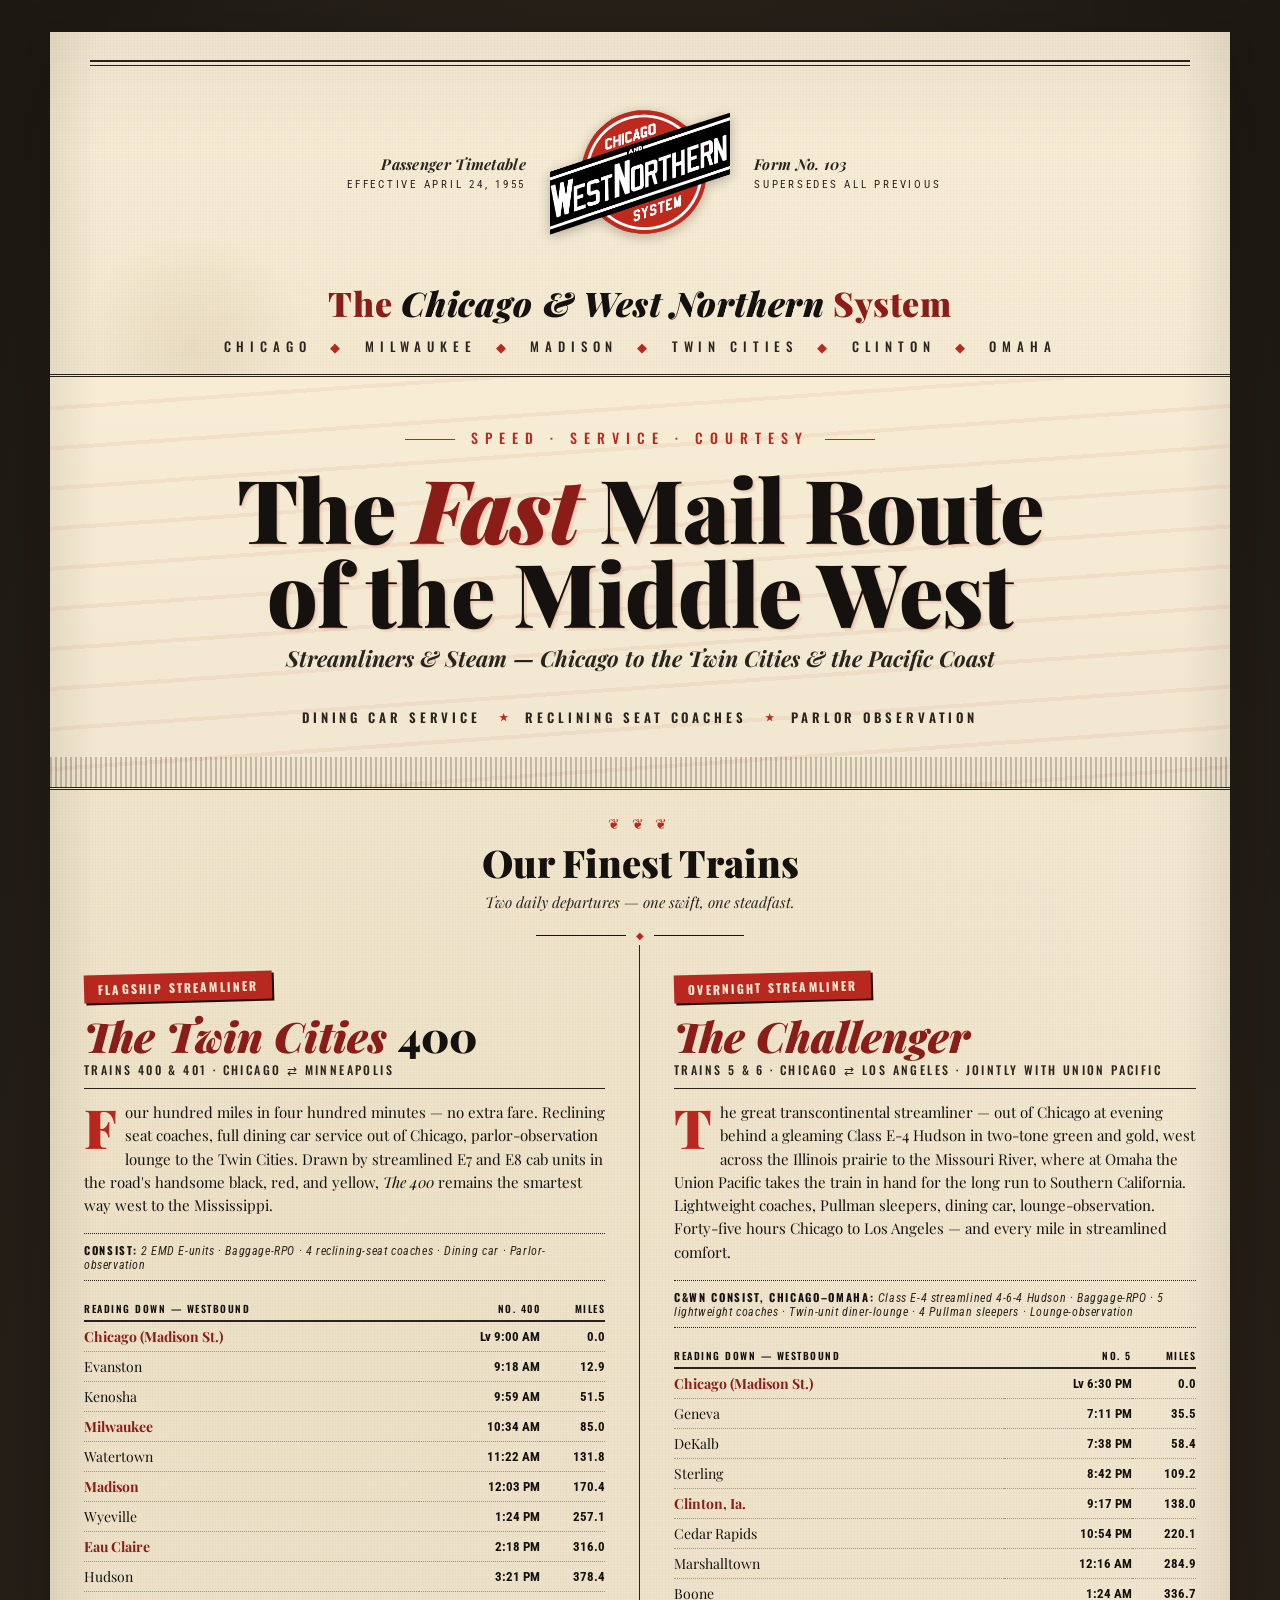
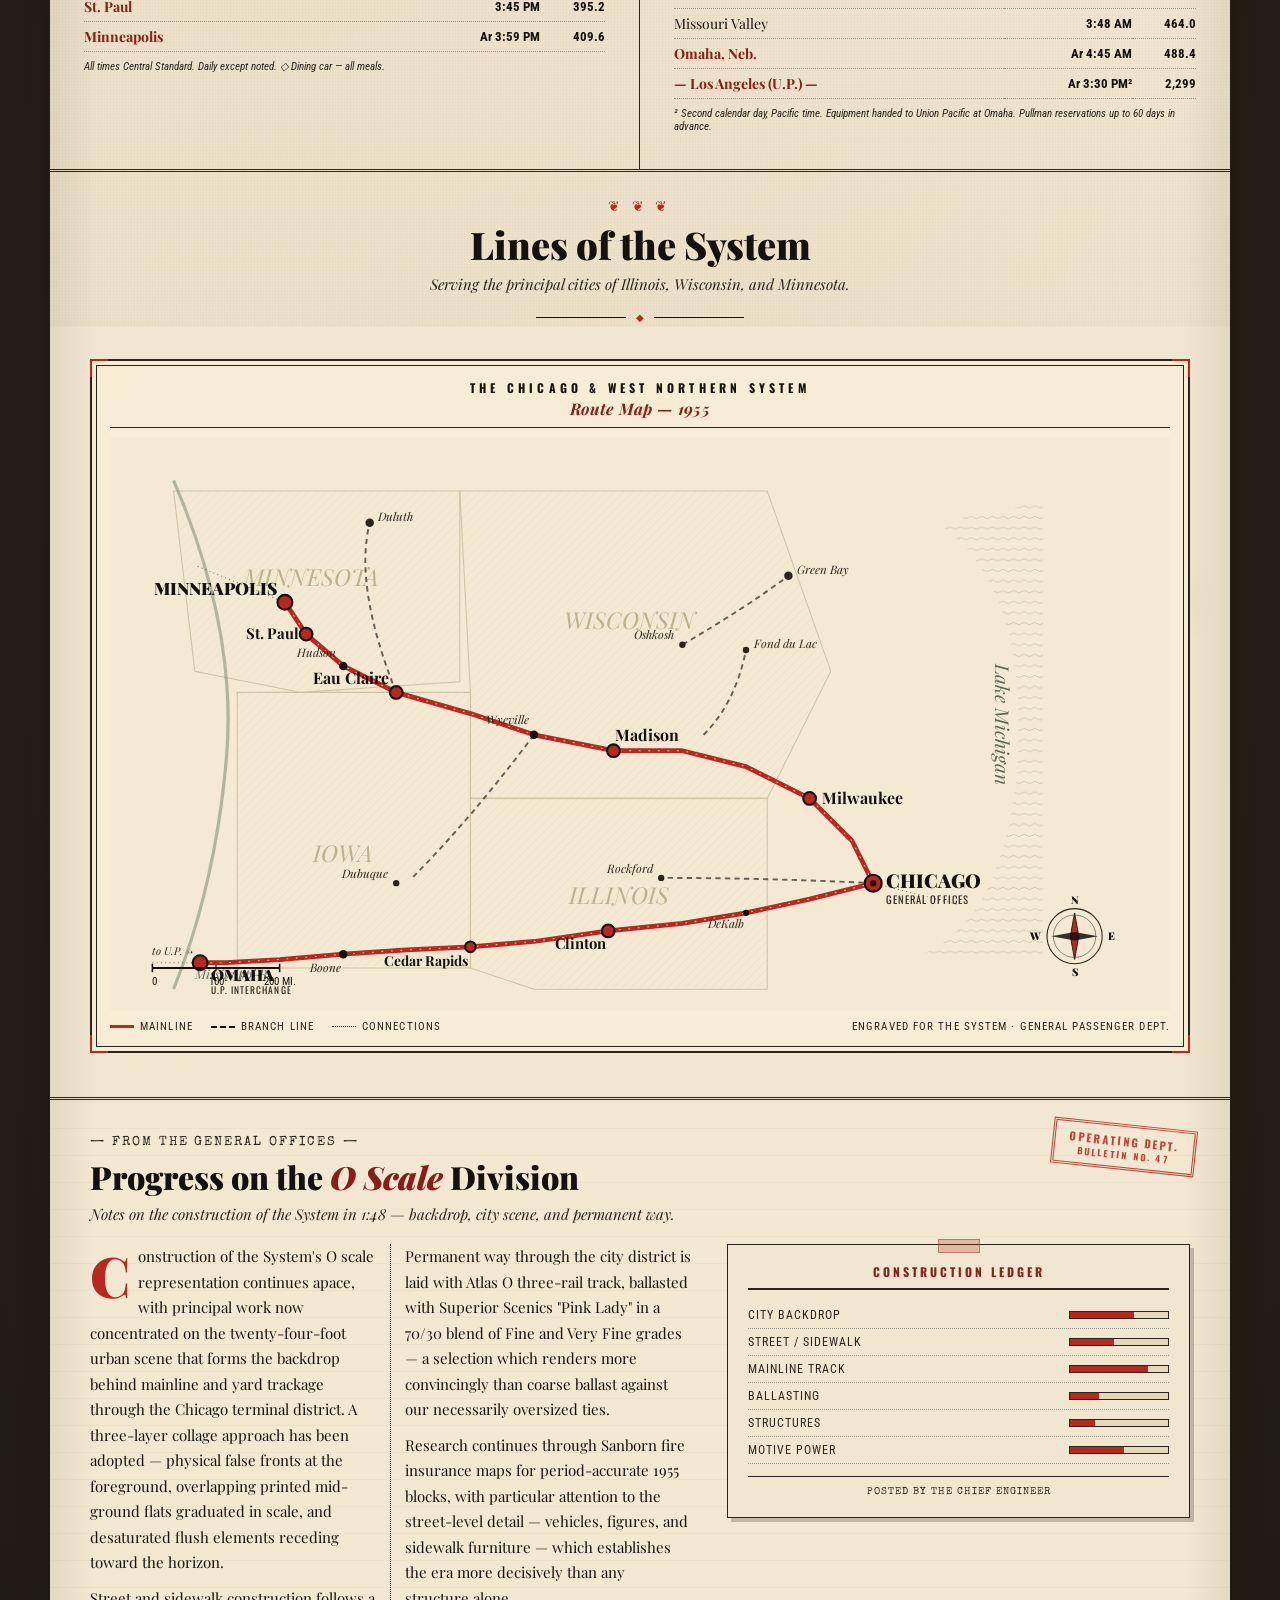
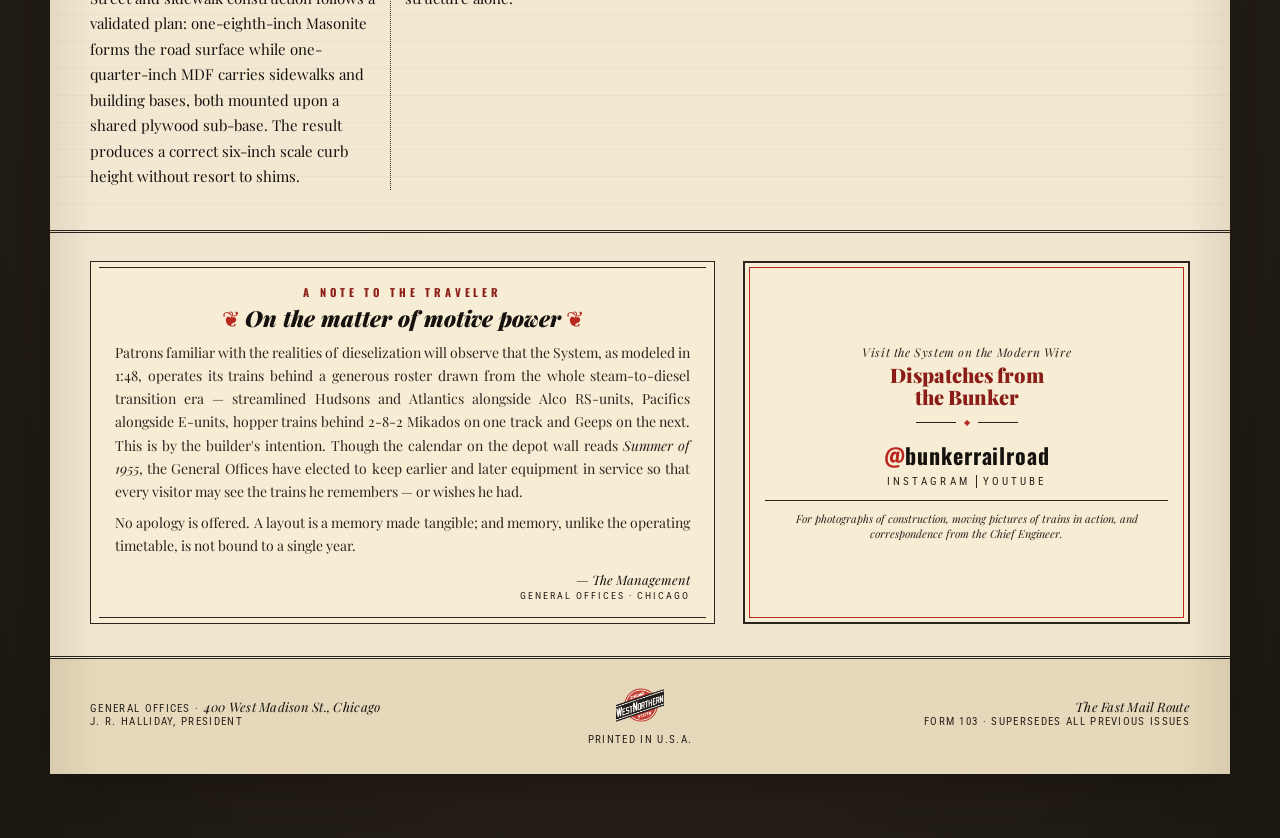
==== index.html @ 7510aead "Add files via upload" ====
<!DOCTYPE html>
<html lang="en">
<head>
<meta charset="UTF-8">
<meta name="viewport" content="width=device-width, initial-scale=1.0">
<title>Chicago & West Northern System — Passenger Timetable, April 1955</title>
<link rel="preconnect" href="https://fonts.googleapis.com">
<link rel="preconnect" href="https://fonts.gstatic.com" crossorigin>
<link href="https://fonts.googleapis.com/css2?family=Oswald:wght@500;600;700&family=Playfair+Display:ital,wght@0,700;0,900;1,700&family=Roboto+Condensed:wght@400;700&family=Special+Elite&family=UnifrakturMaguntia&display=swap" rel="stylesheet">
<style>
:root{
  --ink:#14110e;
  --ink-soft:#2a241d;
  --paper:#f1e6cf;
  --paper-bright:#f7ecd4;
  --paper-deep:#e6d8ba;
  --rule:#2a241d;
  --cwn-red:#b8281f;
  --cwn-red-deep:#8a1d17;
  --aged-gold:#8a6a2a;
  --shadow:rgba(20,14,8,0.35);
}
*{box-sizing:border-box;margin:0;padding:0}
html,body{background:#2a241d;color:var(--ink);font-family:'Roboto Condensed',sans-serif;-webkit-font-smoothing:antialiased}

/* ---------- paper / brochure frame ---------- */
body{
  padding:32px 16px 64px;
  background:
    radial-gradient(ellipse at center,#3a3024 0%,#1c1812 100%);
  min-height:100vh;
}
.brochure{
  max-width:1180px;
  margin:0 auto;
  background:var(--paper);
  color:var(--ink);
  position:relative;
  box-shadow:
    0 2px 0 rgba(255,255,255,0.05) inset,
    0 30px 80px -20px var(--shadow),
    0 10px 30px -10px var(--shadow);
  /* paper grain */
  background-image:
    radial-gradient(circle at 20% 30%, rgba(138,106,42,0.06) 0%, transparent 40%),
    radial-gradient(circle at 80% 70%, rgba(138,106,42,0.05) 0%, transparent 40%),
    repeating-linear-gradient(90deg, rgba(42,36,29,0.015) 0 1px, transparent 1px 3px),
    repeating-linear-gradient(0deg, rgba(42,36,29,0.015) 0 1px, transparent 1px 3px),
    linear-gradient(180deg,var(--paper-bright) 0%,var(--paper) 40%,var(--paper-deep) 100%);
}
/* foxing / age spots */
.brochure::before{
  content:"";position:absolute;inset:0;pointer-events:none;
  background:
    radial-gradient(circle at 12% 8%, rgba(120,80,30,0.08) 0, transparent 3%),
    radial-gradient(circle at 88% 18%, rgba(120,80,30,0.06) 0, transparent 2%),
    radial-gradient(circle at 70% 92%, rgba(120,80,30,0.07) 0, transparent 3%),
    radial-gradient(circle at 30% 85%, rgba(120,80,30,0.05) 0, transparent 2%),
    radial-gradient(circle at 95% 55%, rgba(120,80,30,0.05) 0, transparent 2%);
  mix-blend-mode:multiply;
}
/* subtle corner shadow as if folded */
.brochure::after{
  content:"";position:absolute;inset:0;pointer-events:none;
  background:
    linear-gradient(90deg, rgba(0,0,0,0.06) 0, transparent 4%, transparent 96%, rgba(0,0,0,0.06) 100%),
    linear-gradient(180deg, rgba(0,0,0,0.04) 0, transparent 3%);
}

/* ---------- masthead ---------- */
.masthead{
  padding:28px 40px 18px;
  border-bottom:3px double var(--rule);
  text-align:center;
  position:relative;
}
.masthead .rule-top{
  height:6px;
  border-top:2px solid var(--rule);
  border-bottom:1px solid var(--rule);
  margin-bottom:16px;
}
.masthead-grid{
  display:grid;
  grid-template-columns:1fr auto 1fr;
  align-items:center;
  gap:24px;
}
.masthead .left,.masthead .right{
  font-family:'Playfair Display',serif;
  font-style:italic;
  font-weight:700;
  font-size:15px;
  color:var(--ink-soft);
  letter-spacing:0.02em;
}
.masthead .left{text-align:right}
.masthead .right{text-align:left}
.masthead .left small,.masthead .right small{
  display:block;
  font-family:'Roboto Condensed',sans-serif;
  font-style:normal;
  font-weight:400;
  font-size:11px;
  letter-spacing:0.25em;
  text-transform:uppercase;
  color:var(--ink-soft);
  margin-top:4px;
}
.herald{
  width:180px;height:180px;
  display:flex;align-items:center;justify-content:center;
  filter:drop-shadow(0 3px 6px rgba(0,0,0,0.25));
}
.herald img{width:100%;height:100%;object-fit:contain}

.masthead h1{
  font-family:'Playfair Display',serif;
  font-weight:900;
  font-size:clamp(22px,3.5vw,34px);
  letter-spacing:0.02em;
  margin-top:18px;
  color:var(--cwn-red-deep);
}
.masthead h1 em{font-style:italic;color:var(--ink)}
.masthead .subtitle{
  font-family:'Oswald',sans-serif;
  font-weight:500;
  font-size:13px;
  letter-spacing:0.45em;
  text-transform:uppercase;
  margin-top:10px;
  color:var(--ink-soft);
}
.masthead .subtitle .dot{color:var(--cwn-red);margin:0 10px}

/* ---------- hero speed panel ---------- */
.hero{
  position:relative;
  padding:50px 40px 60px;
  background:
    linear-gradient(180deg, var(--paper-bright) 0%, var(--paper) 100%);
  border-bottom:3px double var(--rule);
  overflow:hidden;
}
.hero::before{
  /* speed lines */
  content:"";position:absolute;inset:0;
  background-image:repeating-linear-gradient(
    -4deg,
    transparent 0 18px,
    rgba(184,40,31,0.06) 18px 22px,
    transparent 22px 40px
  );
  pointer-events:none;
}
.hero::after{
  /* engraved horizon */
  content:"";position:absolute;left:0;right:0;bottom:0;height:30px;
  background:repeating-linear-gradient(90deg,var(--rule) 0 2px,transparent 2px 5px);
  opacity:0.25;
}
.hero-inner{position:relative;z-index:2;text-align:center}
.hero .kicker{
  font-family:'Oswald',sans-serif;
  font-weight:500;
  font-size:14px;
  letter-spacing:0.5em;
  text-transform:uppercase;
  color:var(--cwn-red);
}
.hero .kicker::before,.hero .kicker::after{
  content:"";display:inline-block;width:50px;height:1px;background:var(--cwn-red);vertical-align:middle;margin:0 16px;
}
.hero h2{
  font-family:'Playfair Display',serif;
  font-weight:900;
  font-size:clamp(42px,8vw,88px);
  line-height:0.95;
  letter-spacing:-0.01em;
  margin:18px 0 10px;
  color:var(--ink);
  text-shadow:
    1px 1px 0 rgba(184,40,31,0.15),
    3px 3px 0 rgba(184,40,31,0.08);
}
.hero h2 .accent{color:var(--cwn-red-deep);font-style:italic}
.hero .tagline{
  font-family:'Playfair Display',serif;
  font-style:italic;
  font-size:clamp(16px,2vw,22px);
  font-weight:700;
  margin-top:8px;
  color:var(--ink-soft);
}
.hero .lockup{
  display:flex;justify-content:center;gap:36px;
  margin-top:34px;
  font-family:'Oswald',sans-serif;
  font-weight:600;
  font-size:13px;
  letter-spacing:0.3em;
  text-transform:uppercase;
  color:var(--ink-soft);
}
.hero .lockup span{position:relative;padding:0 4px}
.hero .lockup span+span::before{
  content:"★";color:var(--cwn-red);position:absolute;left:-22px;top:2px;font-size:10px;
}

/* ---------- section headings ---------- */
.section-head{
  text-align:center;
  padding:24px 40px 0;
}
.section-head .ornament{
  font-family:'Playfair Display',serif;
  color:var(--cwn-red);
  font-size:14px;
  letter-spacing:0.3em;
}
.section-head h3{
  font-family:'Playfair Display',serif;
  font-weight:900;
  font-size:clamp(26px,3.4vw,38px);
  margin:4px 0 4px;
  color:var(--ink);
}
.section-head .dek{
  font-family:'Playfair Display',serif;
  font-style:italic;
  font-size:15px;
  color:var(--ink-soft);
  margin-bottom:18px;
}
.section-head .rule{
  display:flex;align-items:center;justify-content:center;gap:10px;
  margin-bottom:4px;
}
.section-head .rule .line{height:1px;background:var(--ink);width:90px}
.section-head .rule .diamond{color:var(--cwn-red);font-size:10px}

/* ---------- named trains grid ---------- */
.trains{
  display:grid;grid-template-columns:1fr 1fr;gap:0;
  border-bottom:3px double var(--rule);
}
.train{
  padding:28px 34px 36px;
  position:relative;
}
.train.left{border-right:1px solid var(--rule)}
.train .plate{
  display:inline-block;
  background:var(--cwn-red);
  color:var(--paper-bright);
  font-family:'Oswald',sans-serif;
  font-weight:700;
  padding:6px 14px 5px;
  letter-spacing:0.18em;
  text-transform:uppercase;
  font-size:12px;
  transform:rotate(-1.5deg);
  box-shadow:2px 2px 0 var(--ink);
  margin-bottom:14px;
}
.train h4{
  font-family:'Playfair Display',serif;
  font-weight:900;
  font-style:italic;
  font-size:42px;
  line-height:1;
  color:var(--cwn-red-deep);
  margin-bottom:4px;
}
.train h4 .num{font-style:normal;color:var(--ink)}
.train .route{
  font-family:'Oswald',sans-serif;
  font-weight:500;
  letter-spacing:0.2em;
  text-transform:uppercase;
  font-size:12px;
  color:var(--ink-soft);
  margin-bottom:12px;
  padding-bottom:10px;
  border-bottom:1px solid var(--rule);
}
.train .pitch{
  font-family:'Playfair Display',serif;
  font-size:15px;
  line-height:1.55;
  margin-bottom:16px;
}
.train .pitch .drop{
  float:left;
  font-family:'Playfair Display',serif;
  font-weight:900;
  font-size:54px;
  line-height:0.85;
  padding:4px 8px 0 0;
  color:var(--cwn-red);
}
.train .consist{
  font-family:'Roboto Condensed',sans-serif;
  font-size:12px;
  letter-spacing:0.05em;
  color:var(--ink-soft);
  font-style:italic;
  border-top:1px dotted var(--rule);
  border-bottom:1px dotted var(--rule);
  padding:8px 0;
  margin-bottom:16px;
}
.train .consist b{font-family:'Oswald',sans-serif;font-style:normal;letter-spacing:0.15em;text-transform:uppercase;font-size:11px;color:var(--ink)}

/* mini timetable */
.tt{
  width:100%;
  border-collapse:collapse;
  font-family:'Roboto Condensed',sans-serif;
  font-size:13px;
}
.tt thead th{
  font-family:'Oswald',sans-serif;
  font-weight:600;
  letter-spacing:0.15em;
  text-transform:uppercase;
  font-size:10px;
  padding:4px 0;
  border-bottom:2px solid var(--rule);
  text-align:left;
  color:var(--ink);
}
.tt thead th.num{text-align:right}
.tt tbody td{
  padding:5px 0;
  border-bottom:1px dotted rgba(42,36,29,0.4);
  font-variant-numeric:tabular-nums;
}
.tt tbody td.num{text-align:right;font-weight:700}
.tt tbody td.city{font-family:'Playfair Display',serif;font-size:14px}
.tt tbody tr.major td{font-weight:700}
.tt tbody tr.major td.city{color:var(--cwn-red-deep)}
.tt tfoot td{
  padding-top:8px;
  font-size:11px;
  font-style:italic;
  color:var(--ink-soft);
}

/* ---------- map panel ---------- */
.map-section{
  padding:32px 40px 44px;
  border-bottom:3px double var(--rule);
  background:
    radial-gradient(ellipse at center, var(--paper-bright) 0%, var(--paper) 70%);
}
.map-frame{
  border:2px solid var(--rule);
  padding:18px;
  position:relative;
  background:var(--paper-bright);
  box-shadow:inset 0 0 0 4px var(--paper-bright),inset 0 0 0 5px var(--rule);
}
.map-frame .corner{
  position:absolute;width:18px;height:18px;border:2px solid var(--cwn-red);
}
.map-frame .corner.tl{top:-2px;left:-2px;border-right:none;border-bottom:none}
.map-frame .corner.tr{top:-2px;right:-2px;border-left:none;border-bottom:none}
.map-frame .corner.bl{bottom:-2px;left:-2px;border-right:none;border-top:none}
.map-frame .corner.br{bottom:-2px;right:-2px;border-left:none;border-top:none}
.map-cap{
  font-family:'Oswald',sans-serif;
  font-weight:700;
  letter-spacing:0.35em;
  text-transform:uppercase;
  text-align:center;
  font-size:12px;
  color:var(--ink);
  margin-bottom:10px;
  padding-bottom:8px;
  border-bottom:1px solid var(--rule);
}
.map-cap em{font-family:'Playfair Display',serif;font-weight:700;font-style:italic;letter-spacing:0.02em;text-transform:none;color:var(--cwn-red-deep);font-size:16px;display:block;margin-top:2px}
svg.sysmap{display:block;width:100%;height:auto;background:#f4ead3}
.legend{
  display:flex;justify-content:space-between;align-items:center;
  margin-top:10px;
  font-family:'Roboto Condensed',sans-serif;
  font-size:11px;
  letter-spacing:0.1em;
  text-transform:uppercase;
  color:var(--ink-soft);
}
.legend .swatches{display:flex;gap:18px}
.legend .sw{display:flex;align-items:center;gap:6px}
.legend .sw i{display:inline-block;width:24px;height:0}
.legend .sw i.mainline{border-top:3px solid var(--cwn-red)}
.legend .sw i.branch{border-top:2px dashed var(--ink)}
.legend .sw i.connect{border-top:1px dotted var(--ink-soft)}

/* ---------- from the general offices (modeling) ---------- */
.bulletin{
  padding:36px 40px 40px;
  background:
    repeating-linear-gradient(0deg, rgba(42,36,29,0.02) 0 26px, rgba(42,36,29,0.05) 26px 27px),
    var(--paper-bright);
  border-bottom:3px double var(--rule);
  position:relative;
}
.bulletin .stamp{
  position:absolute;top:24px;right:34px;
  border:3px double var(--cwn-red);
  color:var(--cwn-red);
  padding:8px 14px 6px;
  font-family:'Oswald',sans-serif;
  font-weight:700;
  letter-spacing:0.2em;
  text-transform:uppercase;
  font-size:11px;
  transform:rotate(6deg);
  opacity:0.85;
  text-align:center;
  line-height:1.2;
}
.bulletin .stamp small{display:block;font-size:9px;letter-spacing:0.25em;margin-top:2px}
.bulletin-head{
  font-family:'Special Elite',monospace;
  letter-spacing:0.15em;
  text-transform:uppercase;
  font-size:13px;
  color:var(--ink-soft);
  margin-bottom:6px;
}
.bulletin h3{
  font-family:'Playfair Display',serif;
  font-weight:900;
  font-size:32px;
  color:var(--ink);
  margin-bottom:6px;
  max-width:760px;
}
.bulletin h3 em{color:var(--cwn-red-deep)}
.bulletin .bulletin-dek{
  font-family:'Playfair Display',serif;
  font-style:italic;
  font-size:15px;
  color:var(--ink-soft);
  margin-bottom:20px;
  max-width:760px;
}
.bulletin-grid{
  display:grid;grid-template-columns:1.3fr 1fr;gap:36px;
  align-items:start;
}
.bulletin-body{
  font-family:'Playfair Display',serif;
  font-size:15px;
  line-height:1.7;
  columns:2;
  column-gap:28px;
  column-rule:1px dotted var(--rule);
}
.bulletin-body p{margin-bottom:10px;break-inside:avoid}
.bulletin-body p:first-child::first-letter{
  font-family:'Playfair Display',serif;
  font-weight:900;
  font-size:56px;
  line-height:0.9;
  float:left;
  padding:6px 8px 0 0;
  color:var(--cwn-red);
}
.progress-card{
  border:1px solid var(--rule);
  background:var(--paper);
  padding:18px 20px 20px;
  font-family:'Roboto Condensed',sans-serif;
  position:relative;
  box-shadow:4px 4px 0 rgba(42,36,29,0.25);
}
.progress-card::before{
  content:"";position:absolute;top:-6px;left:50%;transform:translateX(-50%);
  width:40px;height:12px;
  background:rgba(184,40,31,0.25);
  border:1px solid rgba(138,29,23,0.4);
  /* tape */
}
.progress-card h5{
  font-family:'Oswald',sans-serif;
  font-weight:700;
  letter-spacing:0.25em;
  text-transform:uppercase;
  font-size:12px;
  text-align:center;
  padding-bottom:8px;
  margin-bottom:12px;
  border-bottom:2px solid var(--rule);
  color:var(--cwn-red-deep);
}
.progress-card .row{
  display:grid;grid-template-columns:1fr auto;gap:10px;
  font-size:12px;
  padding:6px 0;
  border-bottom:1px dotted rgba(42,36,29,0.4);
  align-items:center;
}
.progress-card .row:last-child{border-bottom:none}
.progress-card .row .label{text-transform:uppercase;letter-spacing:0.08em;color:var(--ink-soft)}
.progress-card .row .bar{
  width:100px;height:8px;background:var(--paper-deep);border:1px solid var(--rule);position:relative;
}
.progress-card .row .bar span{
  position:absolute;top:0;left:0;bottom:0;background:var(--cwn-red);
}
.progress-card .row .pct{font-weight:700;font-family:'Oswald',sans-serif}
.progress-card .footer-note{
  margin-top:12px;padding-top:10px;border-top:1px solid var(--rule);
  font-family:'Special Elite',monospace;
  font-size:10px;letter-spacing:0.1em;text-transform:uppercase;
  color:var(--ink-soft);text-align:center;
}

/* ---------- colophon ---------- */

/* ---------- notice panel (era-blending disclosure + social) ---------- */
.notice{
  padding:28px 40px 32px;
  background:var(--paper);
  border-bottom:3px double var(--rule);
  display:grid;
  grid-template-columns:1.4fr 1fr;
  gap:28px;
  align-items:stretch;
}
.notice-body{
  border:1px solid var(--rule);
  padding:22px 24px;
  background:var(--paper-bright);
  position:relative;
}
.notice-body::before,.notice-body::after{
  content:"";position:absolute;left:8px;right:8px;height:1px;background:var(--rule);
}
.notice-body::before{top:5px}
.notice-body::after{bottom:5px}
.notice-kicker{
  font-family:'Oswald',sans-serif;
  font-weight:700;
  letter-spacing:0.35em;
  text-transform:uppercase;
  font-size:11px;
  color:var(--cwn-red-deep);
  text-align:center;
  margin-bottom:6px;
}
.notice-head{
  font-family:'Playfair Display',serif;
  font-weight:900;
  font-style:italic;
  font-size:22px;
  text-align:center;
  color:var(--ink);
  margin-bottom:10px;
  line-height:1.15;
}
.notice-head::before,.notice-head::after{content:" ❦ ";color:var(--cwn-red);font-style:normal;font-weight:400}
.notice-text{
  font-family:'Playfair Display',serif;
  font-size:14px;
  line-height:1.65;
  text-align:justify;
  color:var(--ink-soft);
}
.notice-text p+p{margin-top:8px}
.notice-sign{
  margin-top:14px;
  text-align:right;
  font-family:'Playfair Display',serif;
  font-style:italic;
  font-size:13px;
  color:var(--ink);
}
.notice-sign small{
  display:block;
  font-family:'Roboto Condensed',sans-serif;
  font-style:normal;
  font-size:10px;
  letter-spacing:0.2em;
  text-transform:uppercase;
  color:var(--ink-soft);
  margin-top:2px;
}

/* Social imprint styled like a publisher's card */
.imprint{
  border:2px solid var(--rule);
  background:var(--paper-bright);
  padding:22px 20px;
  text-align:center;
  position:relative;
  display:flex;
  flex-direction:column;
  justify-content:center;
  box-shadow:inset 0 0 0 4px var(--paper-bright),inset 0 0 0 5px var(--cwn-red);
}
.imprint .imprint-top{
  font-family:'Playfair Display',serif;
  font-style:italic;
  font-size:12px;
  color:var(--ink-soft);
  letter-spacing:0.05em;
  margin-bottom:4px;
}
.imprint .imprint-title{
  font-family:'Playfair Display',serif;
  font-weight:900;
  font-size:20px;
  color:var(--cwn-red-deep);
  line-height:1.1;
  margin-bottom:10px;
}
.imprint .imprint-rule{
  display:flex;align-items:center;justify-content:center;gap:8px;margin-bottom:12px;
}
.imprint .imprint-rule .l{height:1px;background:var(--rule);width:40px}
.imprint .imprint-rule .d{color:var(--cwn-red);font-size:8px}
.imprint .handle{
  font-family:'Oswald',sans-serif;
  font-weight:700;
  font-size:22px;
  letter-spacing:0.04em;
  color:var(--ink);
  margin-bottom:4px;
}
.imprint .handle .at{color:var(--cwn-red)}
.imprint .channels{
  font-family:'Roboto Condensed',sans-serif;
  font-size:11px;
  letter-spacing:0.28em;
  text-transform:uppercase;
  color:var(--ink-soft);
}
.imprint .channels span{padding:0 6px}
.imprint .channels span+span{border-left:1px solid var(--rule)}
.imprint .imprint-foot{
  margin-top:12px;
  padding-top:10px;
  border-top:1px solid var(--rule);
  font-family:'Playfair Display',serif;
  font-style:italic;
  font-size:11px;
  color:var(--ink-soft);
  line-height:1.4;
}

/* ---------- colophon ---------- */
.colophon{
  padding:22px 40px 28px;
  display:grid;grid-template-columns:1fr auto 1fr;gap:20px;
  align-items:center;
  font-family:'Roboto Condensed',sans-serif;
  font-size:11px;
  letter-spacing:0.12em;
  text-transform:uppercase;
  color:var(--ink-soft);
  background:var(--paper-deep);
}
.colophon .l{text-align:left}
.colophon .c{text-align:center}
.colophon .r{text-align:right}
.colophon .c .mini{
  width:48px;height:48px;margin:0 auto 4px;
}
.colophon .c .mini img{width:100%;height:100%;object-fit:contain;opacity:0.85}
.colophon em{font-family:'Playfair Display',serif;font-style:italic;text-transform:none;letter-spacing:0.02em;font-size:13px;color:var(--ink)}

/* ---------- small ---------- */
@media (max-width:820px){
  .masthead-grid{grid-template-columns:1fr;gap:10px}
  .masthead .left,.masthead .right{text-align:center}
  .herald{margin:0 auto}
  .trains{grid-template-columns:1fr}
  .train.left{border-right:none;border-bottom:1px solid var(--rule)}
  .bulletin-grid{grid-template-columns:1fr}
  .bulletin-body{columns:1}
  .colophon{grid-template-columns:1fr;text-align:center}
  .colophon .l,.colophon .r{text-align:center}
  .notice{grid-template-columns:1fr}
}

/* tiny entrance */
.brochure{animation:rise 700ms ease-out}
@keyframes rise{from{opacity:0;transform:translateY(14px)}to{opacity:1;transform:none}}
</style>
</head>
<body>
<main class="brochure" role="main">

  <!-- ===== MASTHEAD ===== -->
  <header class="masthead">
    <div class="rule-top"></div>
    <div class="masthead-grid">
      <div class="left">
        Passenger Timetable
        <small>Effective April 24, 1955</small>
      </div>
      <div class="herald" aria-label="Chicago & West Northern System herald">
        <img src="[data-uri]" alt="Chicago & West Northern System herald">
      </div>
      <div class="right">
        Form No. 103
        <small>Supersedes all previous</small>
      </div>
    </div>
    <h1>The <em>Chicago &amp; West Northern</em> System</h1>
    <div class="subtitle">Chicago <span class="dot">◆</span> Milwaukee <span class="dot">◆</span> Madison <span class="dot">◆</span> Twin Cities <span class="dot">◆</span> Clinton <span class="dot">◆</span> Omaha</div>
  </header>

  <!-- ===== HERO ===== -->
  <section class="hero">
    <div class="hero-inner">
      <div class="kicker">Speed · Service · Courtesy</div>
      <h2>The <span class="accent">Fast</span> Mail Route<br>of the Middle West</h2>
      <div class="tagline">Streamliners &amp; Steam — Chicago to the Twin Cities &amp; the Pacific Coast</div>
      <div class="lockup">
        <span>Dining Car Service</span>
        <span>Reclining Seat Coaches</span>
        <span>Parlor Observation</span>
      </div>
    </div>
  </section>

  <!-- ===== NAMED TRAINS ===== -->
  <div class="section-head">
    <div class="ornament">❦ ❦ ❦</div>
    <h3>Our Finest Trains</h3>
    <p class="dek">Two daily departures — one swift, one steadfast.</p>
    <div class="rule"><span class="line"></span><span class="diamond">◆</span><span class="line"></span></div>
  </div>

  <section class="trains">

    <!-- THE 400 -->
    <article class="train left">
      <span class="plate">Flagship Streamliner</span>
      <h4>The <em>Twin Cities</em> <span class="num">400</span></h4>
      <div class="route">Trains 400 &amp; 401 · Chicago ⇄ Minneapolis</div>
      <p class="pitch"><span class="drop">F</span>our hundred miles in four hundred minutes — no extra fare. Reclining seat coaches, full dining car service out of Chicago, parlor-observation lounge to the Twin Cities. Drawn by streamlined E7 and E8 cab units in the road's handsome black, red, and yellow, <em>The 400</em> remains the smartest way west to the Mississippi.</p>
      <div class="consist"><b>Consist:</b> 2 EMD E-units · Baggage-RPO · 4 reclining-seat coaches · Dining car · Parlor-observation</div>

      <table class="tt">
        <thead>
          <tr><th>Reading down — Westbound</th><th class="num">No. 400</th><th class="num">Miles</th></tr>
        </thead>
        <tbody>
          <tr class="major"><td class="city">Chicago (Madison St.)</td><td class="num">Lv 9:00 AM</td><td class="num">0.0</td></tr>
          <tr><td class="city">Evanston</td><td class="num">9:18 AM</td><td class="num">12.9</td></tr>
          <tr><td class="city">Kenosha</td><td class="num">9:59 AM</td><td class="num">51.5</td></tr>
          <tr class="major"><td class="city">Milwaukee</td><td class="num">10:34 AM</td><td class="num">85.0</td></tr>
          <tr><td class="city">Watertown</td><td class="num">11:22 AM</td><td class="num">131.8</td></tr>
          <tr class="major"><td class="city">Madison</td><td class="num">12:03 PM</td><td class="num">170.4</td></tr>
          <tr><td class="city">Wyeville</td><td class="num">1:24 PM</td><td class="num">257.1</td></tr>
          <tr class="major"><td class="city">Eau Claire</td><td class="num">2:18 PM</td><td class="num">316.0</td></tr>
          <tr><td class="city">Hudson</td><td class="num">3:21 PM</td><td class="num">378.4</td></tr>
          <tr class="major"><td class="city">St. Paul</td><td class="num">3:45 PM</td><td class="num">395.2</td></tr>
          <tr class="major"><td class="city">Minneapolis</td><td class="num">Ar 3:59 PM</td><td class="num">409.6</td></tr>
        </tbody>
        <tfoot><tr><td colspan="3">All times Central Standard. Daily except noted. ◇ Dining car — all meals.</td></tr></tfoot>
      </table>
    </article>

    <!-- THE CHALLENGER -->
    <article class="train">
      <span class="plate">Overnight Streamliner</span>
      <h4>The <em>Challenger</em></h4>
      <div class="route">Trains 5 &amp; 6 · Chicago ⇄ Los Angeles · Jointly with Union Pacific</div>
      <p class="pitch"><span class="drop">T</span>he great transcontinental streamliner — out of Chicago at evening behind a gleaming Class E-4 Hudson in two-tone green and gold, west across the Illinois prairie to the Missouri River, where at Omaha the Union Pacific takes the train in hand for the long run to Southern California. Lightweight coaches, Pullman sleepers, dining car, lounge-observation. Forty-five hours Chicago to Los Angeles — and every mile in streamlined comfort.</p>
      <div class="consist"><b>C&amp;WN Consist, Chicago–Omaha:</b> Class E-4 streamlined 4-6-4 Hudson · Baggage-RPO · 5 lightweight coaches · Twin-unit diner-lounge · 4 Pullman sleepers · Lounge-observation</div>

      <table class="tt">
        <thead>
          <tr><th>Reading down — Westbound</th><th class="num">No. 5</th><th class="num">Miles</th></tr>
        </thead>
        <tbody>
          <tr class="major"><td class="city">Chicago (Madison St.)</td><td class="num">Lv 6:30 PM</td><td class="num">0.0</td></tr>
          <tr><td class="city">Geneva</td><td class="num">7:11 PM</td><td class="num">35.5</td></tr>
          <tr><td class="city">DeKalb</td><td class="num">7:38 PM</td><td class="num">58.4</td></tr>
          <tr><td class="city">Sterling</td><td class="num">8:42 PM</td><td class="num">109.2</td></tr>
          <tr class="major"><td class="city">Clinton, Ia.</td><td class="num">9:17 PM</td><td class="num">138.0</td></tr>
          <tr><td class="city">Cedar Rapids</td><td class="num">10:54 PM</td><td class="num">220.1</td></tr>
          <tr><td class="city">Marshalltown</td><td class="num">12:16 AM</td><td class="num">284.9</td></tr>
          <tr><td class="city">Boone</td><td class="num">1:24 AM</td><td class="num">336.7</td></tr>
          <tr><td class="city">Missouri Valley</td><td class="num">3:48 AM</td><td class="num">464.0</td></tr>
          <tr class="major"><td class="city">Omaha, Neb.</td><td class="num">Ar 4:45 AM</td><td class="num">488.4</td></tr>
          <tr class="major"><td class="city">— Los Angeles (U.P.) —</td><td class="num">Ar 3:30 PM²</td><td class="num">2,299</td></tr>
        </tbody>
        <tfoot><tr><td colspan="3">² Second calendar day, Pacific time. Equipment handed to Union Pacific at Omaha. Pullman reservations up to 60 days in advance.</td></tr></tfoot>
      </table>
    </article>

  </section>

  <!-- ===== MAP ===== -->
  <div class="section-head">
    <div class="ornament">❦ ❦ ❦</div>
    <h3>Lines of the System</h3>
    <p class="dek">Serving the principal cities of Illinois, Wisconsin, and Minnesota.</p>
    <div class="rule"><span class="line"></span><span class="diamond">◆</span><span class="line"></span></div>
  </div>

  <section class="map-section">
    <div class="map-frame">
      <span class="corner tl"></span><span class="corner tr"></span>
      <span class="corner bl"></span><span class="corner br"></span>
      <div class="map-cap">The Chicago &amp; West Northern System
        <em>Route Map — 1955</em>
      </div>

      <svg class="sysmap" viewBox="0 0 1000 540" xmlns="http://www.w3.org/2000/svg" role="img" aria-label="C&amp;WN system map">
        <!-- stylized background (state silhouettes, abstract) -->
        <defs>
          <pattern id="hatch" patternUnits="userSpaceOnUse" width="6" height="6" patternTransform="rotate(45)">
            <line x1="0" y1="0" x2="0" y2="6" stroke="#d6c8a5" stroke-width="1"/>
          </pattern>
          <pattern id="water" patternUnits="userSpaceOnUse" width="10" height="10">
            <path d="M0 5 Q2.5 3 5 5 T10 5" stroke="#7a8a74" stroke-width="0.6" fill="none" opacity="0.5"/>
          </pattern>
        </defs>

        <!-- water / Lake Michigan shape -->
        <path d="M780 80 Q870 140 855 320 Q840 460 760 490 L880 490 L880 60 Z" fill="url(#water)"/>
        <text x="835" y="270" font-family="Playfair Display, serif" font-style="italic" font-size="18" fill="#5a6854" text-anchor="middle" transform="rotate(90 835 270)">Lake Michigan</text>

        <!-- Mississippi river -->
        <path d="M60 40 Q120 180 110 300 Q100 420 60 520" stroke="#7a8a74" stroke-width="3" fill="none" opacity="0.55"/>
        <text x="80" y="510" font-family="Playfair Display, serif" font-style="italic" font-size="12" fill="#5a6854">Mississippi R.</text>

        <!-- state outlines (abstract) -->
        <g stroke="#8a7a4a" stroke-width="1" fill="url(#hatch)" opacity="0.35">
          <!-- Minnesota area -->
          <path d="M60 50 L330 50 L330 230 L180 240 L80 220 Z"/>
          <!-- Wisconsin area -->
          <path d="M330 50 L620 50 L680 220 L620 340 L340 340 L340 240 Z"/>
          <!-- Illinois area -->
          <path d="M340 340 L620 340 L620 520 L400 520 L340 500 Z"/>
          <!-- Iowa area -->
          <path d="M120 240 L340 240 L340 500 L120 500 Z"/>
        </g>

        <!-- State labels -->
        <g font-family="Playfair Display, serif" font-style="italic" font-size="22" fill="#8a7a4a" opacity="0.5">
          <text x="190" y="140" text-anchor="middle">MINNESOTA</text>
          <text x="490" y="180" text-anchor="middle">WISCONSIN</text>
          <text x="480" y="440" text-anchor="middle">ILLINOIS</text>
          <text x="220" y="400" text-anchor="middle">IOWA</text>
        </g>

        <!-- Branch lines (dashed) -->
        <g stroke="#2a241d" stroke-width="1.8" fill="none" stroke-dasharray="5 4" opacity="0.7">
          <!-- Green Bay branch -->
          <path d="M540 195 Q600 160 640 130"/>
          <!-- Duluth branch from Eau Claire -->
          <path d="M270 240 Q230 140 245 80"/>
          <!-- Fond du Lac / Oshkosh branch -->
          <path d="M560 280 Q590 250 600 200"/>
          <!-- Rockford branch from Chicago -->
          <path d="M720 420 Q620 415 520 415"/>
          <!-- Dubuque branch from mainline -->
          <path d="M400 280 Q340 360 285 415"/>
        </g>

        <!-- Mainline: Chicago -> Milwaukee -> Madison -> Eau Claire -> Twin Cities -->
        <path d="M720 420 L700 380 L660 340 L600 310 L540 295 L475 295 L400 280 L340 260 L270 240 L220 215 L185 185 L165 155"
              stroke="#b8281f" stroke-width="4.5" fill="none" stroke-linecap="round" stroke-linejoin="round"/>
        <!-- mainline highlight -->
        <path d="M720 420 L700 380 L660 340 L600 310 L540 295 L475 295 L400 280 L340 260 L270 240 L220 215 L185 185 L165 155"
              stroke="#f1e6cf" stroke-width="1" fill="none" stroke-linecap="round" stroke-linejoin="round" stroke-dasharray="1 8" opacity="0.8"/>

        <!-- Overland Route Mainline: Chicago -> DeKalb -> Clinton -> Cedar Rapids -> Boone -> Missouri Valley -> Omaha -->
        <path d="M720 420 L660 435 L600 448 L540 458 L470 465 L400 475 L340 480 L280 483 L220 487 L160 492 L110 495 L85 495"
              stroke="#b8281f" stroke-width="4.5" fill="none" stroke-linecap="round" stroke-linejoin="round"/>
        <path d="M720 420 L660 435 L600 448 L540 458 L470 465 L400 475 L340 480 L280 483 L220 487 L160 492 L110 495 L85 495"
              stroke="#f1e6cf" stroke-width="1" fill="none" stroke-linecap="round" stroke-linejoin="round" stroke-dasharray="1 8" opacity="0.8"/>

        <!-- Connecting lines (dotted) to neighboring roads -->
        <g stroke="#2a241d" stroke-width="1" fill="none" stroke-dasharray="1 3" opacity="0.6">
          <path d="M720 420 L800 440"/>
          <path d="M165 155 L80 120"/>
          <path d="M85 495 L40 495"/>
        </g>
        <text x="40" y="488" font-family="Playfair Display, serif" font-style="italic" font-size="10" fill="#2a241d">to U.P. →</text>

        <!-- City dots -->
        <g>
          <!-- Chicago -->
          <circle cx="720" cy="420" r="8" fill="#b8281f" stroke="#14110e" stroke-width="2"/>
          <circle cx="720" cy="420" r="3" fill="#14110e"/>
          <text x="732" y="425" font-family="Playfair Display, serif" font-weight="900" font-size="18" fill="#14110e">CHICAGO</text>
          <text x="732" y="440" font-family="Oswald, sans-serif" font-size="10" fill="#2a241d" letter-spacing="1">GENERAL OFFICES</text>

          <!-- Milwaukee -->
          <circle cx="660" cy="340" r="6" fill="#b8281f" stroke="#14110e" stroke-width="2"/>
          <text x="672" y="345" font-family="Playfair Display, serif" font-weight="700" font-size="15" fill="#14110e">Milwaukee</text>

          <!-- Madison -->
          <circle cx="475" cy="295" r="6" fill="#b8281f" stroke="#14110e" stroke-width="2"/>
          <text x="476" y="286" font-family="Playfair Display, serif" font-weight="700" font-size="15" fill="#14110e">Madison</text>

          <!-- Wyeville -->
          <circle cx="400" cy="280" r="4" fill="#14110e"/>
          <text x="395" y="270" font-family="Playfair Display, serif" font-size="11" font-style="italic" fill="#2a241d" text-anchor="end">Wyeville</text>

          <!-- Eau Claire -->
          <circle cx="270" cy="240" r="6" fill="#b8281f" stroke="#14110e" stroke-width="2"/>
          <text x="263" y="232" font-family="Playfair Display, serif" font-weight="700" font-size="15" fill="#14110e" text-anchor="end">Eau Claire</text>

          <!-- Hudson -->
          <circle cx="220" cy="215" r="4" fill="#14110e"/>
          <text x="213" y="207" font-family="Playfair Display, serif" font-size="11" font-style="italic" fill="#2a241d" text-anchor="end">Hudson</text>

          <!-- St. Paul -->
          <circle cx="185" cy="185" r="6" fill="#b8281f" stroke="#14110e" stroke-width="2"/>
          <text x="178" y="190" font-family="Playfair Display, serif" font-weight="700" font-size="14" fill="#14110e" text-anchor="end">St. Paul</text>

          <!-- Minneapolis -->
          <circle cx="165" cy="155" r="7" fill="#b8281f" stroke="#14110e" stroke-width="2"/>
          <text x="158" y="148" font-family="Playfair Display, serif" font-weight="900" font-size="16" fill="#14110e" text-anchor="end">MINNEAPOLIS</text>

          <!-- Secondary cities on branches -->
          <circle cx="640" cy="130" r="4" fill="#2a241d"/>
          <text x="648" y="128" font-family="Playfair Display, serif" font-style="italic" font-size="11" fill="#2a241d">Green Bay</text>

          <circle cx="600" cy="200" r="3" fill="#2a241d"/>
          <text x="608" y="198" font-family="Playfair Display, serif" font-style="italic" font-size="11" fill="#2a241d">Fond du Lac</text>

          <circle cx="540" cy="195" r="3" fill="#2a241d"/>
          <text x="532" y="190" font-family="Playfair Display, serif" font-style="italic" font-size="11" fill="#2a241d" text-anchor="end">Oshkosh</text>

          <circle cx="245" cy="80" r="4" fill="#2a241d"/>
          <text x="253" y="78" font-family="Playfair Display, serif" font-style="italic" font-size="11" fill="#2a241d">Duluth</text>

          <circle cx="520" cy="415" r="3" fill="#2a241d"/>
          <text x="512" y="410" font-family="Playfair Display, serif" font-style="italic" font-size="11" fill="#2a241d" text-anchor="end">Rockford</text>

          <circle cx="270" cy="420" r="3" fill="#2a241d"/>
          <text x="262" y="415" font-family="Playfair Display, serif" font-style="italic" font-size="11" fill="#2a241d" text-anchor="end">Dubuque</text>

          <!-- Overland Route cities: DeKalb · Clinton · Cedar Rapids · Boone · Omaha -->
          <circle cx="600" cy="448" r="3" fill="#14110e"/>
          <text x="598" y="462" font-family="Playfair Display, serif" font-style="italic" font-size="11" fill="#2a241d" text-anchor="end">DeKalb</text>

          <circle cx="470" cy="465" r="6" fill="#b8281f" stroke="#14110e" stroke-width="2"/>
          <text x="468" y="482" font-family="Playfair Display, serif" font-weight="700" font-size="14" fill="#14110e" text-anchor="end">Clinton</text>

          <circle cx="340" cy="480" r="5" fill="#b8281f" stroke="#14110e" stroke-width="2"/>
          <text x="338" y="498" font-family="Playfair Display, serif" font-weight="700" font-size="13" fill="#14110e" text-anchor="end">Cedar Rapids</text>

          <circle cx="220" cy="487" r="4" fill="#14110e"/>
          <text x="218" y="504" font-family="Playfair Display, serif" font-style="italic" font-size="11" fill="#2a241d" text-anchor="end">Boone</text>

          <circle cx="85" cy="495" r="7" fill="#b8281f" stroke="#14110e" stroke-width="2"/>
          <text x="95" y="512" font-family="Playfair Display, serif" font-weight="900" font-size="15" fill="#14110e">OMAHA</text>
          <text x="95" y="525" font-family="Oswald, sans-serif" font-size="9" fill="#2a241d" letter-spacing="1">U.P. INTERCHANGE</text>
        </g>

        <!-- Compass rose -->
        <g transform="translate(910 470)">
          <circle r="26" fill="none" stroke="#2a241d" stroke-width="1"/>
          <circle r="20" fill="none" stroke="#2a241d" stroke-width="0.5"/>
          <path d="M0 -22 L4 0 L0 22 L-4 0 Z" fill="#b8281f" stroke="#14110e" stroke-width="0.8"/>
          <path d="M-22 0 L0 4 L22 0 L0 -4 Z" fill="#14110e" opacity="0.85"/>
          <text x="0" y="-30" font-family="Playfair Display, serif" font-weight="900" font-size="10" fill="#14110e" text-anchor="middle">N</text>
          <text x="0" y="38" font-family="Playfair Display, serif" font-weight="900" font-size="10" fill="#14110e" text-anchor="middle">S</text>
          <text x="32" y="4" font-family="Playfair Display, serif" font-weight="900" font-size="10" fill="#14110e">E</text>
          <text x="-32" y="4" font-family="Playfair Display, serif" font-weight="900" font-size="10" fill="#14110e" text-anchor="end">W</text>
        </g>

        <!-- Scale bar -->
        <g transform="translate(40 500)">
          <line x1="0" y1="0" x2="120" y2="0" stroke="#14110e" stroke-width="2"/>
          <line x1="0" y1="-4" x2="0" y2="4" stroke="#14110e" stroke-width="1.5"/>
          <line x1="60" y1="-3" x2="60" y2="3" stroke="#14110e" stroke-width="1"/>
          <line x1="120" y1="-4" x2="120" y2="4" stroke="#14110e" stroke-width="1.5"/>
          <text x="0" y="16" font-family="Roboto Condensed, sans-serif" font-size="10" fill="#14110e">0</text>
          <text x="60" y="16" font-family="Roboto Condensed, sans-serif" font-size="10" fill="#14110e" text-anchor="middle">100</text>
          <text x="120" y="16" font-family="Roboto Condensed, sans-serif" font-size="10" fill="#14110e" text-anchor="middle">200 MI.</text>
        </g>
      </svg>

      <div class="legend">
        <div class="swatches">
          <span class="sw"><i class="mainline"></i>Mainline</span>
          <span class="sw"><i class="branch"></i>Branch Line</span>
          <span class="sw"><i class="connect"></i>Connections</span>
        </div>
        <div>Engraved for the System · General Passenger Dept.</div>
      </div>
    </div>
  </section>

  <!-- ===== BULLETIN / MODELING ===== -->
  <section class="bulletin">
    <div class="stamp">Operating Dept.<small>Bulletin No. 47</small></div>
    <div class="bulletin-head">— From the General Offices —</div>
    <h3>Progress on the <em>O Scale</em> Division</h3>
    <p class="bulletin-dek">Notes on the construction of the System in 1:48 — backdrop, city scene, and permanent way.</p>

    <div class="bulletin-grid">
      <div class="bulletin-body">
        <p>Construction of the System's O scale representation continues apace, with principal work now concentrated on the twenty-four-foot urban scene that forms the backdrop behind mainline and yard trackage through the Chicago terminal district. A three-layer collage approach has been adopted — physical false fronts at the foreground, overlapping printed mid-ground flats graduated in scale, and desaturated flush elements receding toward the horizon.</p>
        <p>Street and sidewalk construction follows a validated plan: one-eighth-inch Masonite forms the road surface while one-quarter-inch MDF carries sidewalks and building bases, both mounted upon a shared plywood sub-base. The result produces a correct six-inch scale curb height without resort to shims.</p>
        <p>Permanent way through the city district is laid with Atlas O three-rail track, ballasted with Superior Scenics "Pink Lady" in a 70/30 blend of Fine and Very Fine grades — a selection which renders more convincingly than coarse ballast against our necessarily oversized ties.</p>
        <p>Research continues through Sanborn fire insurance maps for period-accurate 1955 blocks, with particular attention to the street-level detail — vehicles, figures, and sidewalk furniture — which establishes the era more decisively than any structure alone.</p>
      </div>

      <aside class="progress-card">
        <h5>Construction Ledger</h5>
        <div class="row">
          <span class="label">City Backdrop</span>
          <span class="bar"><span style="width:65%"></span></span>
        </div>
        <div class="row">
          <span class="label">Street / Sidewalk</span>
          <span class="bar"><span style="width:45%"></span></span>
        </div>
        <div class="row">
          <span class="label">Mainline Track</span>
          <span class="bar"><span style="width:80%"></span></span>
        </div>
        <div class="row">
          <span class="label">Ballasting</span>
          <span class="bar"><span style="width:30%"></span></span>
        </div>
        <div class="row">
          <span class="label">Structures</span>
          <span class="bar"><span style="width:25%"></span></span>
        </div>
        <div class="row">
          <span class="label">Motive Power</span>
          <span class="bar"><span style="width:55%"></span></span>
        </div>
        <div class="footer-note">Posted by the Chief Engineer</div>
      </aside>
    </div>
  </section>

  <!-- ===== NOTICE + SOCIAL IMPRINT ===== -->
  <section class="notice">
    <div class="notice-body">
      <div class="notice-kicker">A Note to the Traveler</div>
      <div class="notice-head">On the matter of motive power</div>
      <div class="notice-text">
        <p>Patrons familiar with the realities of dieselization will observe that the System, as modeled in 1:48, operates its trains behind a generous roster drawn from the whole steam-to-diesel transition era — streamlined Hudsons and Atlantics alongside Alco RS-units, Pacifics alongside E-units, hopper trains behind 2-8-2 Mikados on one track and Geeps on the next. This is by the builder's intention. Though the calendar on the depot wall reads <em>Summer of 1955</em>, the General Offices have elected to keep earlier and later equipment in service so that every visitor may see the trains he remembers — or wishes he had.</p>
        <p>No apology is offered. A layout is a memory made tangible; and memory, unlike the operating timetable, is not bound to a single year.</p>
      </div>
      <div class="notice-sign">— The Management<small>General Offices · Chicago</small></div>
    </div>

    <aside class="imprint">
      <div class="imprint-top">Visit the System on the Modern Wire</div>
      <div class="imprint-title">Dispatches from<br>the Bunker</div>
      <div class="imprint-rule"><span class="l"></span><span class="d">◆</span><span class="l"></span></div>
      <div class="handle"><span class="at">@</span>bunkerrailroad</div>
      <div class="channels"><span>Instagram</span><span>YouTube</span></div>
      <div class="imprint-foot">For photographs of construction, moving pictures of trains in action, and correspondence from the Chief Engineer.</div>
    </aside>
  </section>

  <!-- ===== COLOPHON ===== -->
  <footer class="colophon">
    <div class="l">
      General Offices · <em>400 West Madison St., Chicago</em><br>
      J. R. Halliday, President
    </div>
    <div class="c">
      <div class="mini"><img src="[data-uri]" alt=""></div>
      Printed in U.S.A.
    </div>
    <div class="r">
      <em>The Fast Mail Route</em><br>
      Form 103 · Supersedes all previous issues
    </div>
  </footer>

</main>
</body>
</html>
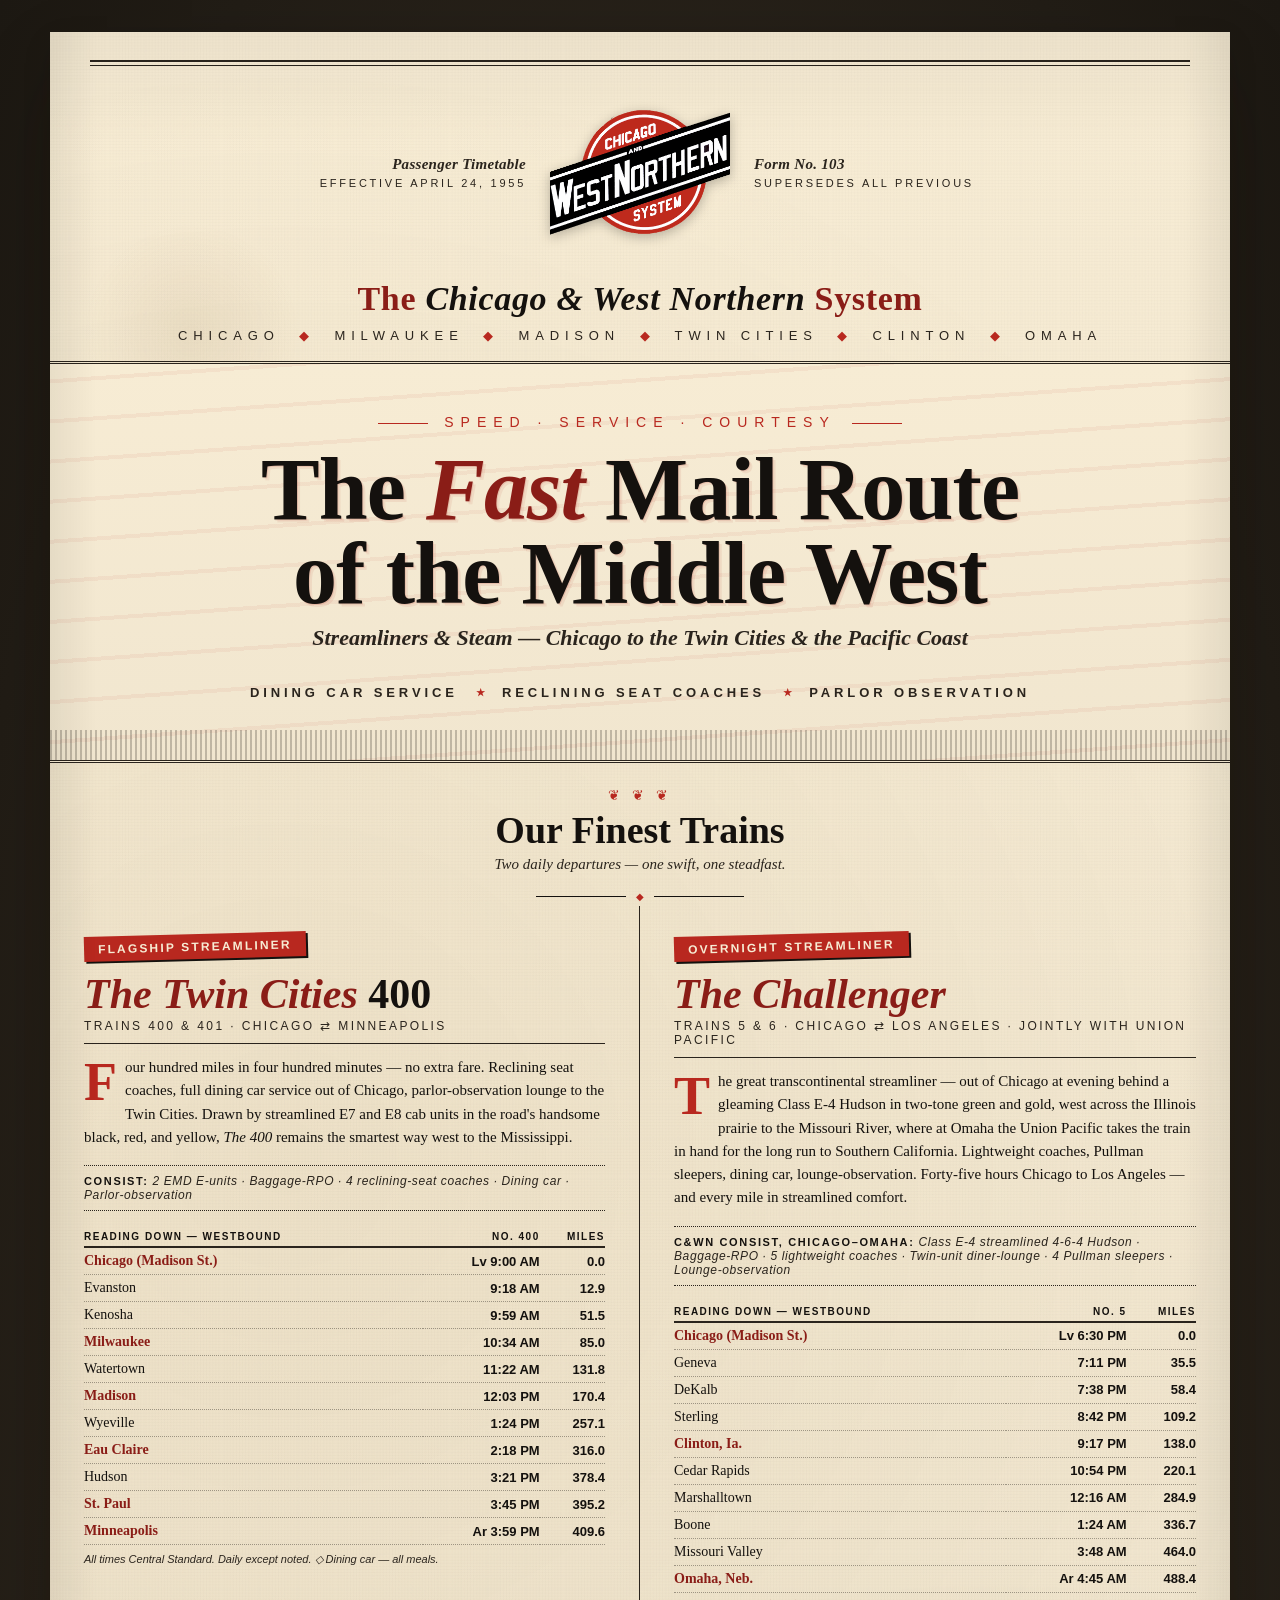
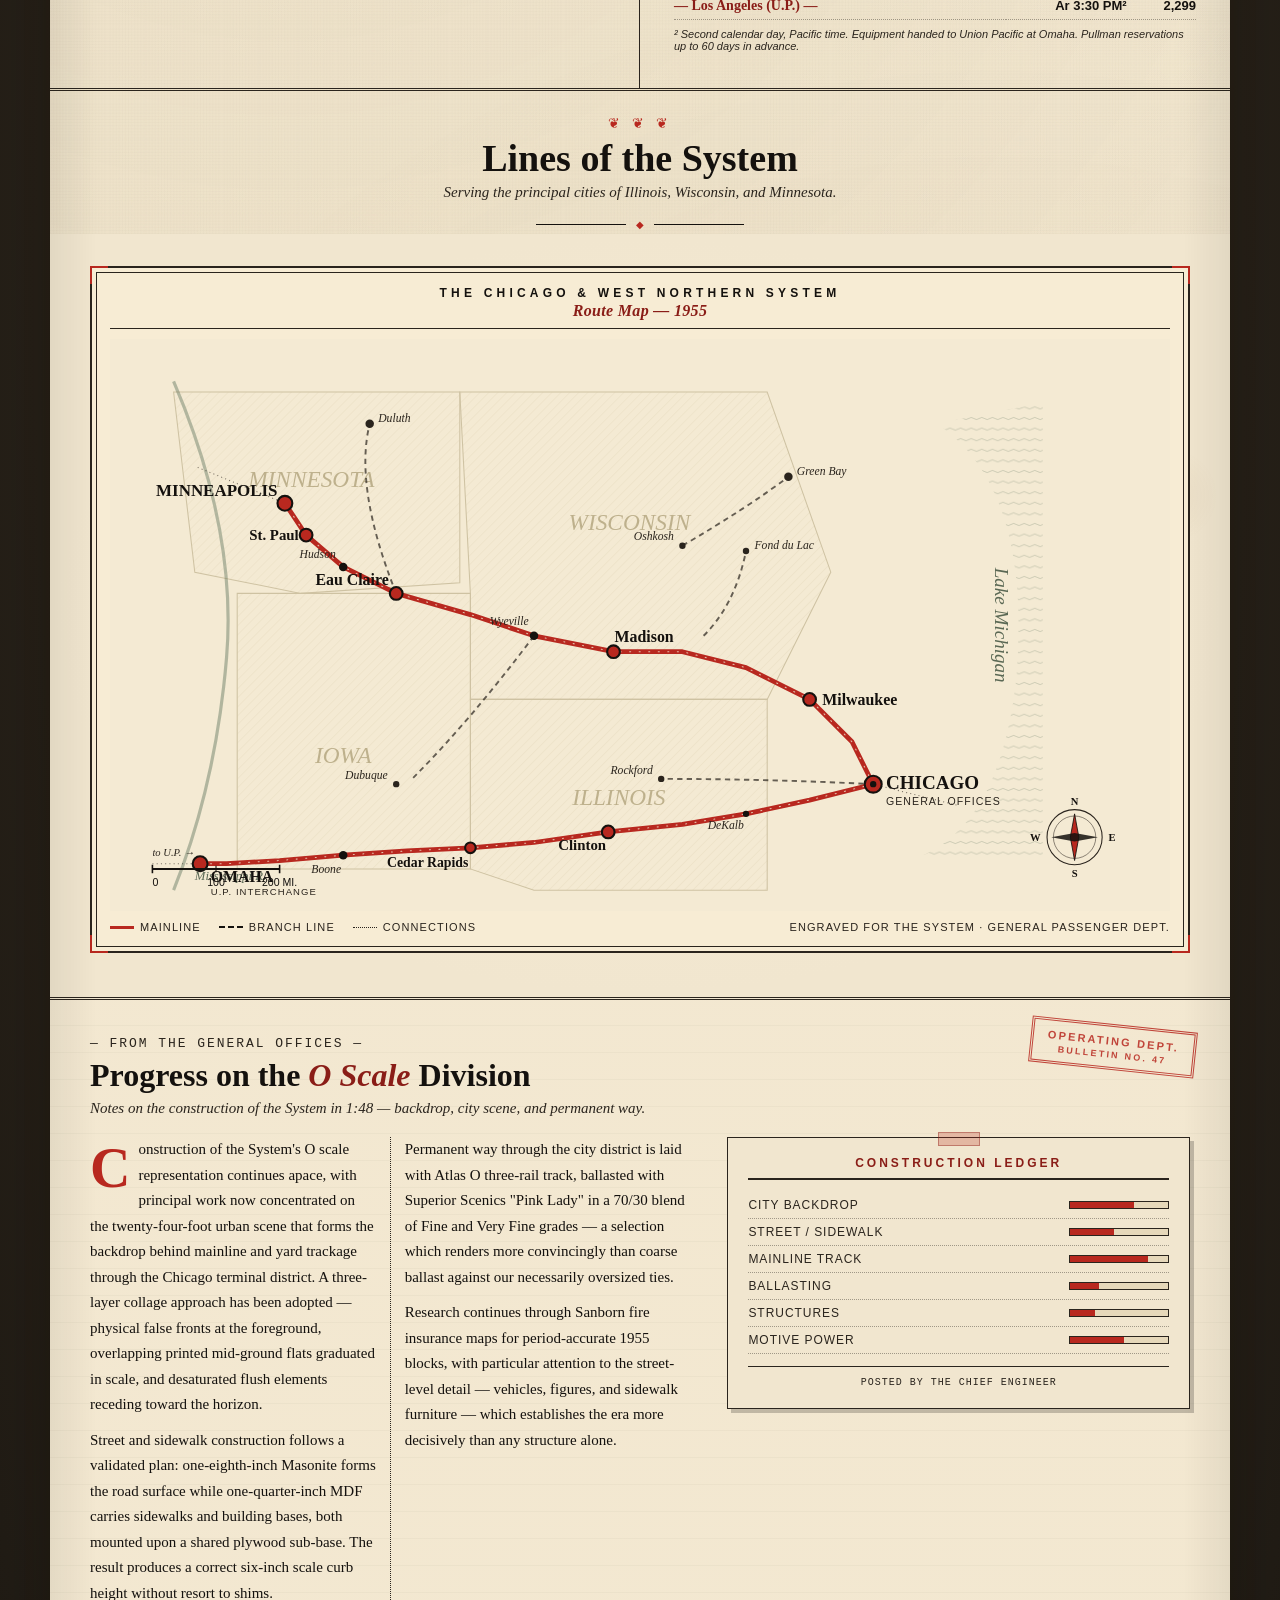
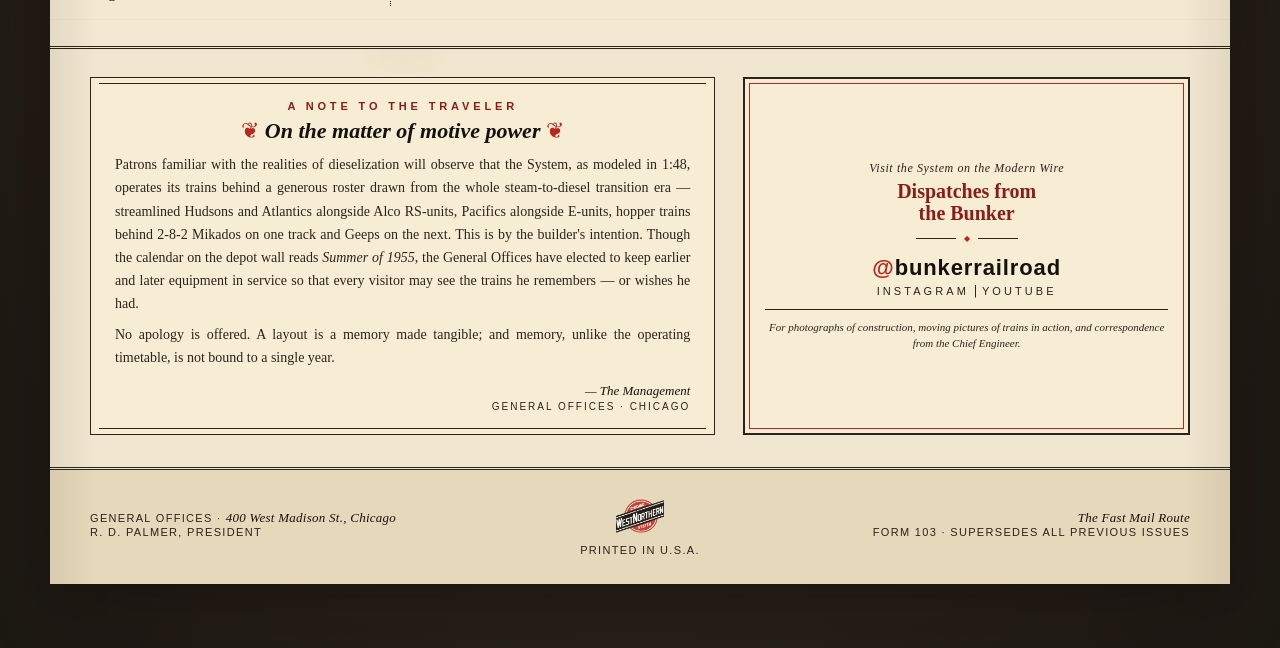
==== commit e387034c: "Rename Index.html to index.html" ====
--- a/index.html
+++ b/index.html
@@ -1,12 +1,24 @@
 <!DOCTYPE html>
-<html lang="en">
-<head>
-<meta charset="UTF-8">
+<!-- saved from url=(0048)file:///C:/Users/raifo/Downloads/cwn_home_4.html -->
+<html lang="en"><head><meta http-equiv="Content-Type" content="text/html; charset=UTF-8">
+
 <meta name="viewport" content="width=device-width, initial-scale=1.0">
-<title>Chicago & West Northern System — Passenger Timetable, April 1955</title>
-<link rel="preconnect" href="https://fonts.googleapis.com">
-<link rel="preconnect" href="https://fonts.gstatic.com" crossorigin>
-<link href="https://fonts.googleapis.com/css2?family=Oswald:wght@500;600;700&family=Playfair+Display:ital,wght@0,700;0,900;1,700&family=Roboto+Condensed:wght@400;700&family=Special+Elite&family=UnifrakturMaguntia&display=swap" rel="stylesheet">
+<title>Chicago &amp; West Northern System — Passenger Timetable, April 1955</title>
+<!-- Favicons -->
+<link rel="icon" type="image/png" sizes="16x16" href="file:///C:/favicon-16x16.png">
+<link rel="icon" type="image/png" sizes="32x32" href="file:///C:/favicon-32x32.png">
+<link rel="icon" type="image/png" sizes="48x48" href="file:///C:/favicon-48x48.png">
+<link rel="icon" type="image/png" sizes="96x96" href="file:///C:/favicon-96x96.png">
+<link rel="shortcut icon" href="file:///C:/favicon.ico">
+<link rel="apple-touch-icon" sizes="180x180" href="file:///C:/apple-touch-icon.png">
+<link rel="mask-icon" href="file:///C:/safari-pinned-tab.svg" color="#8a1d17">
+<link rel="manifest" href="file:///C:/site.webmanifest">
+<meta name="msapplication-config" content="/browserconfig.xml">
+<meta name="msapplication-TileColor" content="#8a1d17">
+<meta name="theme-color" content="#8a1d17">
+<link rel="preconnect" href="https://fonts.googleapis.com/">
+<link rel="preconnect" href="https://fonts.gstatic.com/" crossorigin="">
+<link href="./Index_files/css2" rel="stylesheet">
 <style>
 :root{
   --ink:#14110e;
@@ -641,8 +653,20 @@
   text-transform:uppercase;
   color:var(--ink-soft);
 }
-.imprint .channels span{padding:0 6px}
-.imprint .channels span+span{border-left:1px solid var(--rule)}
+.imprint .channels a{
+  padding:0 6px;
+  color:var(--ink-soft);
+  text-decoration:none;
+  border-bottom:1px solid transparent;
+  transition:color 180ms ease, border-color 180ms ease;
+}
+.imprint .channels a:hover,
+.imprint .channels a:focus{
+  color:var(--cwn-red-deep);
+  border-bottom:2px solid var(--cwn-red);
+  outline:none;
+}
+.imprint .channels a+a{border-left:1px solid var(--rule)}
 .imprint .imprint-foot{
   margin-top:12px;
   padding-top:10px;
@@ -705,8 +729,8 @@
         Passenger Timetable
         <small>Effective April 24, 1955</small>
       </div>
-      <div class="herald" aria-label="Chicago & West Northern System herald">
-        <img src="[data-uri]" alt="Chicago & West Northern System herald">
+      <div class="herald" aria-label="Chicago &amp; West Northern System herald">
+        <img src="[data-uri]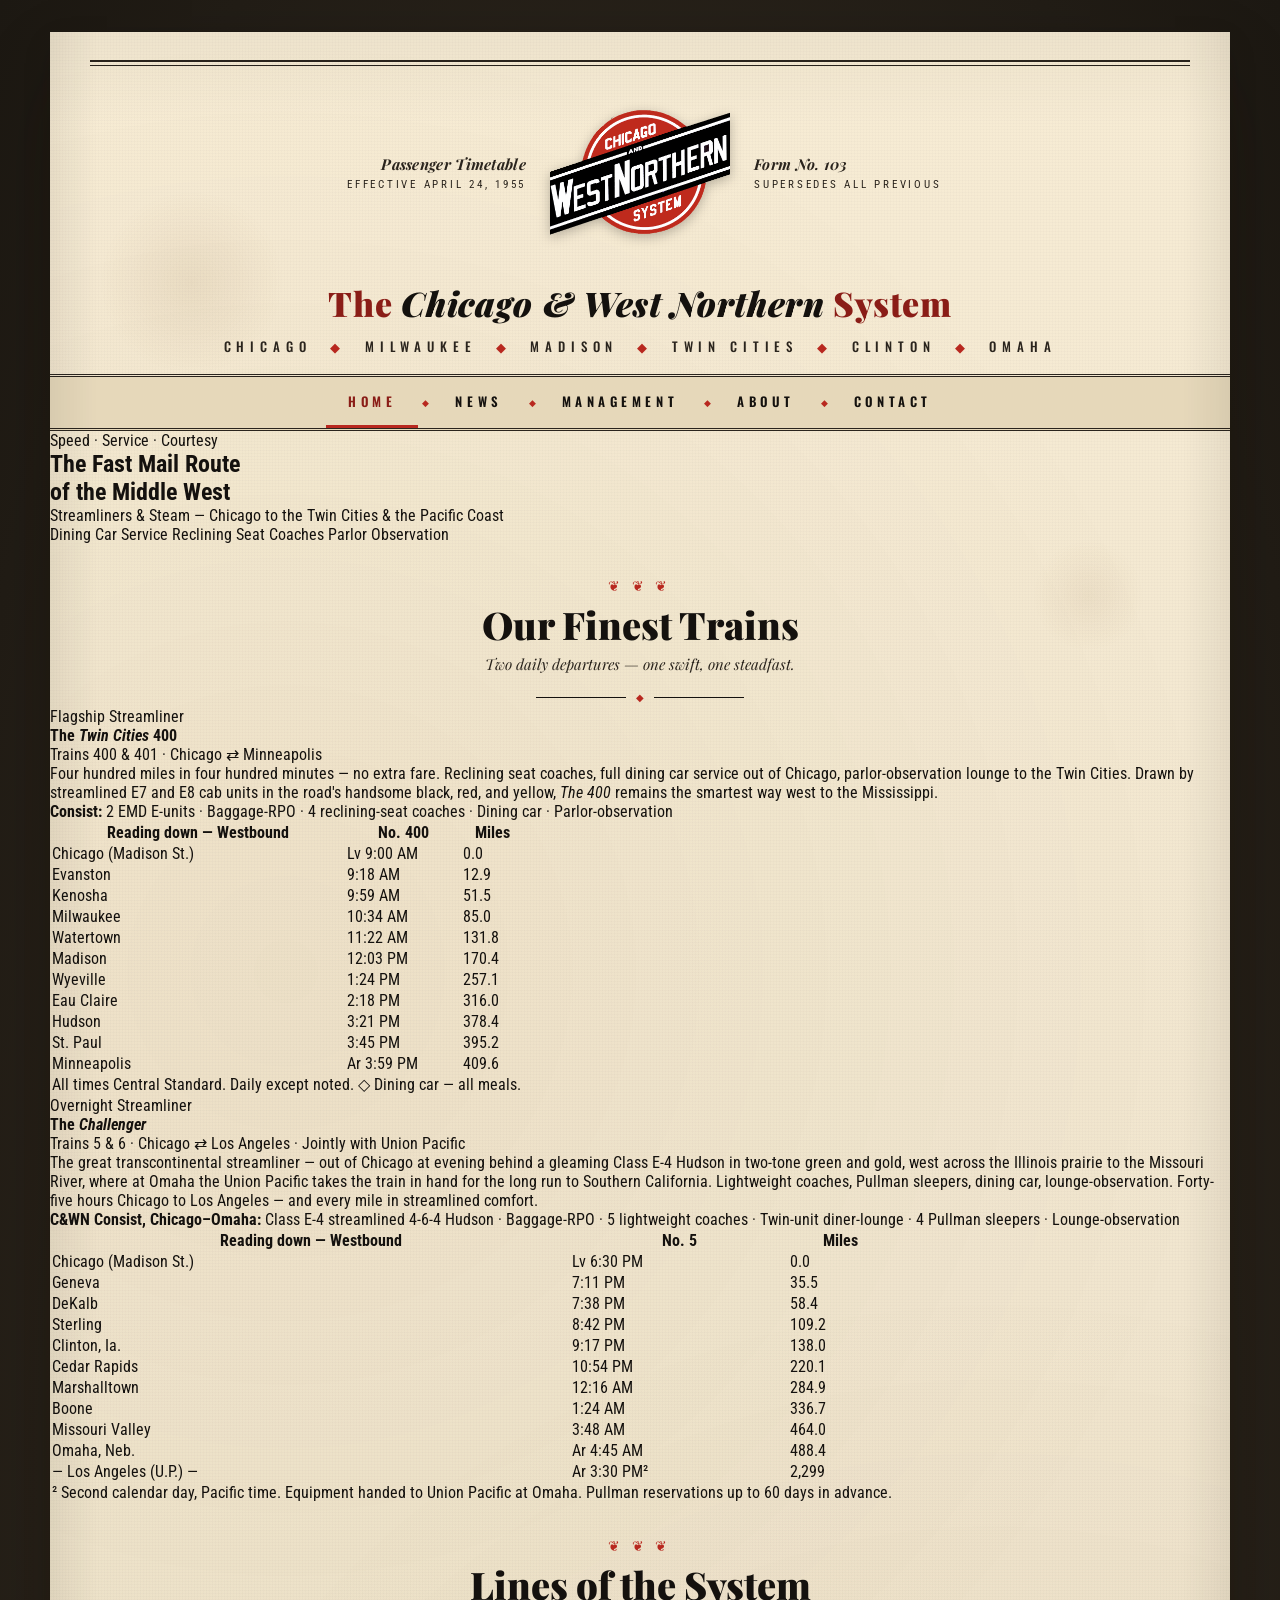
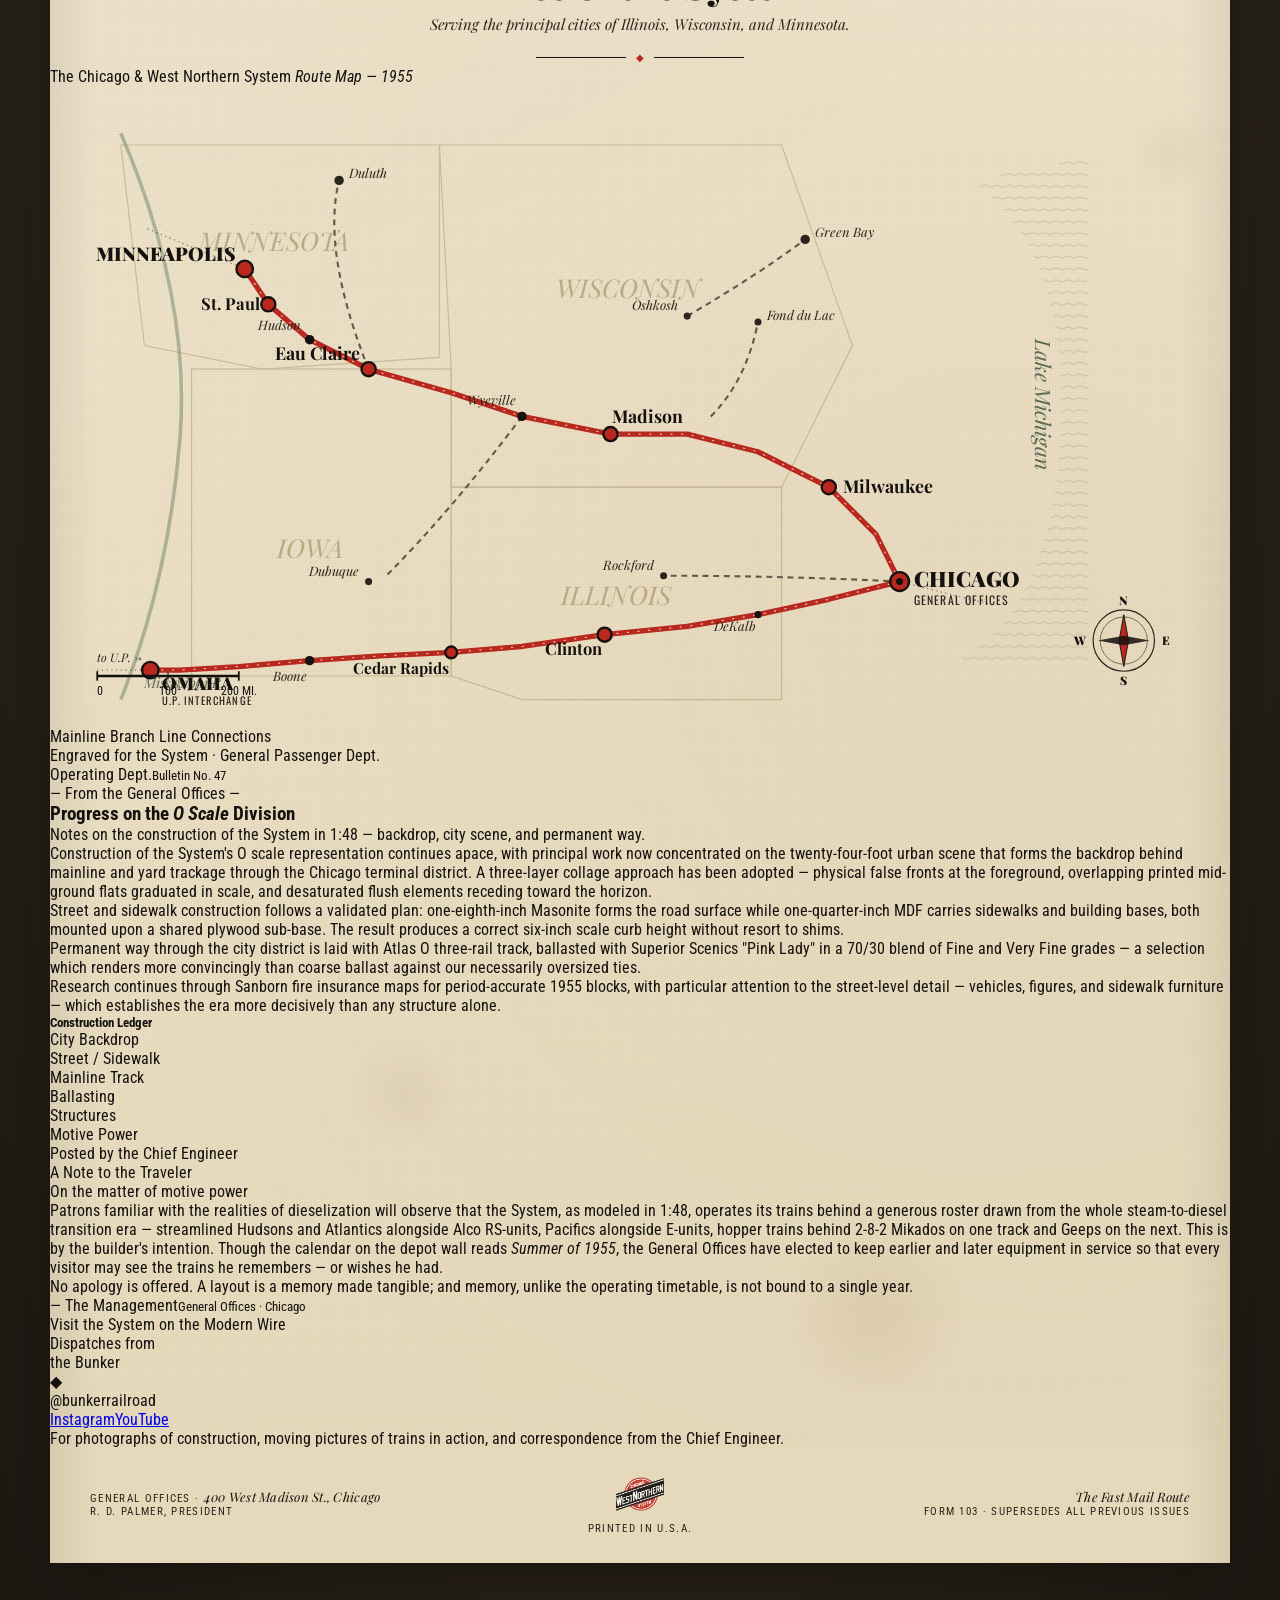
==== commit 5decc2f6: "Major additions to website." ====
--- a/index.html
+++ b/index.html
@@ -1,722 +1,25 @@
 <!DOCTYPE html>
-<!-- saved from url=(0048)file:///C:/Users/raifo/Downloads/cwn_home_4.html -->
-<html lang="en"><head><meta http-equiv="Content-Type" content="text/html; charset=UTF-8">
-
+<html lang="en">
+<head>
+<meta charset="UTF-8">
 <meta name="viewport" content="width=device-width, initial-scale=1.0">
-<title>Chicago &amp; West Northern System — Passenger Timetable, April 1955</title>
+<title>Chicago & West Northern System — Passenger Timetable, April 1955</title>
 <!-- Favicons -->
-<link rel="icon" type="image/png" sizes="16x16" href="file:///C:/favicon-16x16.png">
-<link rel="icon" type="image/png" sizes="32x32" href="file:///C:/favicon-32x32.png">
-<link rel="icon" type="image/png" sizes="48x48" href="file:///C:/favicon-48x48.png">
-<link rel="icon" type="image/png" sizes="96x96" href="file:///C:/favicon-96x96.png">
-<link rel="shortcut icon" href="file:///C:/favicon.ico">
-<link rel="apple-touch-icon" sizes="180x180" href="file:///C:/apple-touch-icon.png">
-<link rel="mask-icon" href="file:///C:/safari-pinned-tab.svg" color="#8a1d17">
-<link rel="manifest" href="file:///C:/site.webmanifest">
+<link rel="icon" type="image/png" sizes="16x16" href="/favicon-16x16.png">
+<link rel="icon" type="image/png" sizes="32x32" href="/favicon-32x32.png">
+<link rel="icon" type="image/png" sizes="48x48" href="/favicon-48x48.png">
+<link rel="icon" type="image/png" sizes="96x96" href="/favicon-96x96.png">
+<link rel="shortcut icon" href="/favicon.ico">
+<link rel="apple-touch-icon" sizes="180x180" href="/apple-touch-icon.png">
+<link rel="mask-icon" href="/safari-pinned-tab.svg" color="#8a1d17">
+<link rel="manifest" href="/site.webmanifest">
 <meta name="msapplication-config" content="/browserconfig.xml">
 <meta name="msapplication-TileColor" content="#8a1d17">
 <meta name="theme-color" content="#8a1d17">
-<link rel="preconnect" href="https://fonts.googleapis.com/">
-<link rel="preconnect" href="https://fonts.gstatic.com/" crossorigin="">
-<link href="./Index_files/css2" rel="stylesheet">
-<style>
-:root{
-  --ink:#14110e;
-  --ink-soft:#2a241d;
-  --paper:#f1e6cf;
-  --paper-bright:#f7ecd4;
-  --paper-deep:#e6d8ba;
-  --rule:#2a241d;
-  --cwn-red:#b8281f;
-  --cwn-red-deep:#8a1d17;
-  --aged-gold:#8a6a2a;
-  --shadow:rgba(20,14,8,0.35);
-}
-*{box-sizing:border-box;margin:0;padding:0}
-html,body{background:#2a241d;color:var(--ink);font-family:'Roboto Condensed',sans-serif;-webkit-font-smoothing:antialiased}
-
-/* ---------- paper / brochure frame ---------- */
-body{
-  padding:32px 16px 64px;
-  background:
-    radial-gradient(ellipse at center,#3a3024 0%,#1c1812 100%);
-  min-height:100vh;
-}
-.brochure{
-  max-width:1180px;
-  margin:0 auto;
-  background:var(--paper);
-  color:var(--ink);
-  position:relative;
-  box-shadow:
-    0 2px 0 rgba(255,255,255,0.05) inset,
-    0 30px 80px -20px var(--shadow),
-    0 10px 30px -10px var(--shadow);
-  /* paper grain */
-  background-image:
-    radial-gradient(circle at 20% 30%, rgba(138,106,42,0.06) 0%, transparent 40%),
-    radial-gradient(circle at 80% 70%, rgba(138,106,42,0.05) 0%, transparent 40%),
-    repeating-linear-gradient(90deg, rgba(42,36,29,0.015) 0 1px, transparent 1px 3px),
-    repeating-linear-gradient(0deg, rgba(42,36,29,0.015) 0 1px, transparent 1px 3px),
-    linear-gradient(180deg,var(--paper-bright) 0%,var(--paper) 40%,var(--paper-deep) 100%);
-}
-/* foxing / age spots */
-.brochure::before{
-  content:"";position:absolute;inset:0;pointer-events:none;
-  background:
-    radial-gradient(circle at 12% 8%, rgba(120,80,30,0.08) 0, transparent 3%),
-    radial-gradient(circle at 88% 18%, rgba(120,80,30,0.06) 0, transparent 2%),
-    radial-gradient(circle at 70% 92%, rgba(120,80,30,0.07) 0, transparent 3%),
-    radial-gradient(circle at 30% 85%, rgba(120,80,30,0.05) 0, transparent 2%),
-    radial-gradient(circle at 95% 55%, rgba(120,80,30,0.05) 0, transparent 2%);
-  mix-blend-mode:multiply;
-}
-/* subtle corner shadow as if folded */
-.brochure::after{
-  content:"";position:absolute;inset:0;pointer-events:none;
-  background:
-    linear-gradient(90deg, rgba(0,0,0,0.06) 0, transparent 4%, transparent 96%, rgba(0,0,0,0.06) 100%),
-    linear-gradient(180deg, rgba(0,0,0,0.04) 0, transparent 3%);
-}
-
-/* ---------- masthead ---------- */
-.masthead{
-  padding:28px 40px 18px;
-  border-bottom:3px double var(--rule);
-  text-align:center;
-  position:relative;
-}
-.masthead .rule-top{
-  height:6px;
-  border-top:2px solid var(--rule);
-  border-bottom:1px solid var(--rule);
-  margin-bottom:16px;
-}
-.masthead-grid{
-  display:grid;
-  grid-template-columns:1fr auto 1fr;
-  align-items:center;
-  gap:24px;
-}
-.masthead .left,.masthead .right{
-  font-family:'Playfair Display',serif;
-  font-style:italic;
-  font-weight:700;
-  font-size:15px;
-  color:var(--ink-soft);
-  letter-spacing:0.02em;
-}
-.masthead .left{text-align:right}
-.masthead .right{text-align:left}
-.masthead .left small,.masthead .right small{
-  display:block;
-  font-family:'Roboto Condensed',sans-serif;
-  font-style:normal;
-  font-weight:400;
-  font-size:11px;
-  letter-spacing:0.25em;
-  text-transform:uppercase;
-  color:var(--ink-soft);
-  margin-top:4px;
-}
-.herald{
-  width:180px;height:180px;
-  display:flex;align-items:center;justify-content:center;
-  filter:drop-shadow(0 3px 6px rgba(0,0,0,0.25));
-}
-.herald img{width:100%;height:100%;object-fit:contain}
-
-.masthead h1{
-  font-family:'Playfair Display',serif;
-  font-weight:900;
-  font-size:clamp(22px,3.5vw,34px);
-  letter-spacing:0.02em;
-  margin-top:18px;
-  color:var(--cwn-red-deep);
-}
-.masthead h1 em{font-style:italic;color:var(--ink)}
-.masthead .subtitle{
-  font-family:'Oswald',sans-serif;
-  font-weight:500;
-  font-size:13px;
-  letter-spacing:0.45em;
-  text-transform:uppercase;
-  margin-top:10px;
-  color:var(--ink-soft);
-}
-.masthead .subtitle .dot{color:var(--cwn-red);margin:0 10px}
-
-/* ---------- hero speed panel ---------- */
-.hero{
-  position:relative;
-  padding:50px 40px 60px;
-  background:
-    linear-gradient(180deg, var(--paper-bright) 0%, var(--paper) 100%);
-  border-bottom:3px double var(--rule);
-  overflow:hidden;
-}
-.hero::before{
-  /* speed lines */
-  content:"";position:absolute;inset:0;
-  background-image:repeating-linear-gradient(
-    -4deg,
-    transparent 0 18px,
-    rgba(184,40,31,0.06) 18px 22px,
-    transparent 22px 40px
-  );
-  pointer-events:none;
-}
-.hero::after{
-  /* engraved horizon */
-  content:"";position:absolute;left:0;right:0;bottom:0;height:30px;
-  background:repeating-linear-gradient(90deg,var(--rule) 0 2px,transparent 2px 5px);
-  opacity:0.25;
-}
-.hero-inner{position:relative;z-index:2;text-align:center}
-.hero .kicker{
-  font-family:'Oswald',sans-serif;
-  font-weight:500;
-  font-size:14px;
-  letter-spacing:0.5em;
-  text-transform:uppercase;
-  color:var(--cwn-red);
-}
-.hero .kicker::before,.hero .kicker::after{
-  content:"";display:inline-block;width:50px;height:1px;background:var(--cwn-red);vertical-align:middle;margin:0 16px;
-}
-.hero h2{
-  font-family:'Playfair Display',serif;
-  font-weight:900;
-  font-size:clamp(42px,8vw,88px);
-  line-height:0.95;
-  letter-spacing:-0.01em;
-  margin:18px 0 10px;
-  color:var(--ink);
-  text-shadow:
-    1px 1px 0 rgba(184,40,31,0.15),
-    3px 3px 0 rgba(184,40,31,0.08);
-}
-.hero h2 .accent{color:var(--cwn-red-deep);font-style:italic}
-.hero .tagline{
-  font-family:'Playfair Display',serif;
-  font-style:italic;
-  font-size:clamp(16px,2vw,22px);
-  font-weight:700;
-  margin-top:8px;
-  color:var(--ink-soft);
-}
-.hero .lockup{
-  display:flex;justify-content:center;gap:36px;
-  margin-top:34px;
-  font-family:'Oswald',sans-serif;
-  font-weight:600;
-  font-size:13px;
-  letter-spacing:0.3em;
-  text-transform:uppercase;
-  color:var(--ink-soft);
-}
-.hero .lockup span{position:relative;padding:0 4px}
-.hero .lockup span+span::before{
-  content:"★";color:var(--cwn-red);position:absolute;left:-22px;top:2px;font-size:10px;
-}
-
-/* ---------- section headings ---------- */
-.section-head{
-  text-align:center;
-  padding:24px 40px 0;
-}
-.section-head .ornament{
-  font-family:'Playfair Display',serif;
-  color:var(--cwn-red);
-  font-size:14px;
-  letter-spacing:0.3em;
-}
-.section-head h3{
-  font-family:'Playfair Display',serif;
-  font-weight:900;
-  font-size:clamp(26px,3.4vw,38px);
-  margin:4px 0 4px;
-  color:var(--ink);
-}
-.section-head .dek{
-  font-family:'Playfair Display',serif;
-  font-style:italic;
-  font-size:15px;
-  color:var(--ink-soft);
-  margin-bottom:18px;
-}
-.section-head .rule{
-  display:flex;align-items:center;justify-content:center;gap:10px;
-  margin-bottom:4px;
-}
-.section-head .rule .line{height:1px;background:var(--ink);width:90px}
-.section-head .rule .diamond{color:var(--cwn-red);font-size:10px}
-
-/* ---------- named trains grid ---------- */
-.trains{
-  display:grid;grid-template-columns:1fr 1fr;gap:0;
-  border-bottom:3px double var(--rule);
-}
-.train{
-  padding:28px 34px 36px;
-  position:relative;
-}
-.train.left{border-right:1px solid var(--rule)}
-.train .plate{
-  display:inline-block;
-  background:var(--cwn-red);
-  color:var(--paper-bright);
-  font-family:'Oswald',sans-serif;
-  font-weight:700;
-  padding:6px 14px 5px;
-  letter-spacing:0.18em;
-  text-transform:uppercase;
-  font-size:12px;
-  transform:rotate(-1.5deg);
-  box-shadow:2px 2px 0 var(--ink);
-  margin-bottom:14px;
-}
-.train h4{
-  font-family:'Playfair Display',serif;
-  font-weight:900;
-  font-style:italic;
-  font-size:42px;
-  line-height:1;
-  color:var(--cwn-red-deep);
-  margin-bottom:4px;
-}
-.train h4 .num{font-style:normal;color:var(--ink)}
-.train .route{
-  font-family:'Oswald',sans-serif;
-  font-weight:500;
-  letter-spacing:0.2em;
-  text-transform:uppercase;
-  font-size:12px;
-  color:var(--ink-soft);
-  margin-bottom:12px;
-  padding-bottom:10px;
-  border-bottom:1px solid var(--rule);
-}
-.train .pitch{
-  font-family:'Playfair Display',serif;
-  font-size:15px;
-  line-height:1.55;
-  margin-bottom:16px;
-}
-.train .pitch .drop{
-  float:left;
-  font-family:'Playfair Display',serif;
-  font-weight:900;
-  font-size:54px;
-  line-height:0.85;
-  padding:4px 8px 0 0;
-  color:var(--cwn-red);
-}
-.train .consist{
-  font-family:'Roboto Condensed',sans-serif;
-  font-size:12px;
-  letter-spacing:0.05em;
-  color:var(--ink-soft);
-  font-style:italic;
-  border-top:1px dotted var(--rule);
-  border-bottom:1px dotted var(--rule);
-  padding:8px 0;
-  margin-bottom:16px;
-}
-.train .consist b{font-family:'Oswald',sans-serif;font-style:normal;letter-spacing:0.15em;text-transform:uppercase;font-size:11px;color:var(--ink)}
-
-/* mini timetable */
-.tt{
-  width:100%;
-  border-collapse:collapse;
-  font-family:'Roboto Condensed',sans-serif;
-  font-size:13px;
-}
-.tt thead th{
-  font-family:'Oswald',sans-serif;
-  font-weight:600;
-  letter-spacing:0.15em;
-  text-transform:uppercase;
-  font-size:10px;
-  padding:4px 0;
-  border-bottom:2px solid var(--rule);
-  text-align:left;
-  color:var(--ink);
-}
-.tt thead th.num{text-align:right}
-.tt tbody td{
-  padding:5px 0;
-  border-bottom:1px dotted rgba(42,36,29,0.4);
-  font-variant-numeric:tabular-nums;
-}
-.tt tbody td.num{text-align:right;font-weight:700}
-.tt tbody td.city{font-family:'Playfair Display',serif;font-size:14px}
-.tt tbody tr.major td{font-weight:700}
-.tt tbody tr.major td.city{color:var(--cwn-red-deep)}
-.tt tfoot td{
-  padding-top:8px;
-  font-size:11px;
-  font-style:italic;
-  color:var(--ink-soft);
-}
-
-/* ---------- map panel ---------- */
-.map-section{
-  padding:32px 40px 44px;
-  border-bottom:3px double var(--rule);
-  background:
-    radial-gradient(ellipse at center, var(--paper-bright) 0%, var(--paper) 70%);
-}
-.map-frame{
-  border:2px solid var(--rule);
-  padding:18px;
-  position:relative;
-  background:var(--paper-bright);
-  box-shadow:inset 0 0 0 4px var(--paper-bright),inset 0 0 0 5px var(--rule);
-}
-.map-frame .corner{
-  position:absolute;width:18px;height:18px;border:2px solid var(--cwn-red);
-}
-.map-frame .corner.tl{top:-2px;left:-2px;border-right:none;border-bottom:none}
-.map-frame .corner.tr{top:-2px;right:-2px;border-left:none;border-bottom:none}
-.map-frame .corner.bl{bottom:-2px;left:-2px;border-right:none;border-top:none}
-.map-frame .corner.br{bottom:-2px;right:-2px;border-left:none;border-top:none}
-.map-cap{
-  font-family:'Oswald',sans-serif;
-  font-weight:700;
-  letter-spacing:0.35em;
-  text-transform:uppercase;
-  text-align:center;
-  font-size:12px;
-  color:var(--ink);
-  margin-bottom:10px;
-  padding-bottom:8px;
-  border-bottom:1px solid var(--rule);
-}
-.map-cap em{font-family:'Playfair Display',serif;font-weight:700;font-style:italic;letter-spacing:0.02em;text-transform:none;color:var(--cwn-red-deep);font-size:16px;display:block;margin-top:2px}
-svg.sysmap{display:block;width:100%;height:auto;background:#f4ead3}
-.legend{
-  display:flex;justify-content:space-between;align-items:center;
-  margin-top:10px;
-  font-family:'Roboto Condensed',sans-serif;
-  font-size:11px;
-  letter-spacing:0.1em;
-  text-transform:uppercase;
-  color:var(--ink-soft);
-}
-.legend .swatches{display:flex;gap:18px}
-.legend .sw{display:flex;align-items:center;gap:6px}
-.legend .sw i{display:inline-block;width:24px;height:0}
-.legend .sw i.mainline{border-top:3px solid var(--cwn-red)}
-.legend .sw i.branch{border-top:2px dashed var(--ink)}
-.legend .sw i.connect{border-top:1px dotted var(--ink-soft)}
-
-/* ---------- from the general offices (modeling) ---------- */
-.bulletin{
-  padding:36px 40px 40px;
-  background:
-    repeating-linear-gradient(0deg, rgba(42,36,29,0.02) 0 26px, rgba(42,36,29,0.05) 26px 27px),
-    var(--paper-bright);
-  border-bottom:3px double var(--rule);
-  position:relative;
-}
-.bulletin .stamp{
-  position:absolute;top:24px;right:34px;
-  border:3px double var(--cwn-red);
-  color:var(--cwn-red);
-  padding:8px 14px 6px;
-  font-family:'Oswald',sans-serif;
-  font-weight:700;
-  letter-spacing:0.2em;
-  text-transform:uppercase;
-  font-size:11px;
-  transform:rotate(6deg);
-  opacity:0.85;
-  text-align:center;
-  line-height:1.2;
-}
-.bulletin .stamp small{display:block;font-size:9px;letter-spacing:0.25em;margin-top:2px}
-.bulletin-head{
-  font-family:'Special Elite',monospace;
-  letter-spacing:0.15em;
-  text-transform:uppercase;
-  font-size:13px;
-  color:var(--ink-soft);
-  margin-bottom:6px;
-}
-.bulletin h3{
-  font-family:'Playfair Display',serif;
-  font-weight:900;
-  font-size:32px;
-  color:var(--ink);
-  margin-bottom:6px;
-  max-width:760px;
-}
-.bulletin h3 em{color:var(--cwn-red-deep)}
-.bulletin .bulletin-dek{
-  font-family:'Playfair Display',serif;
-  font-style:italic;
-  font-size:15px;
-  color:var(--ink-soft);
-  margin-bottom:20px;
-  max-width:760px;
-}
-.bulletin-grid{
-  display:grid;grid-template-columns:1.3fr 1fr;gap:36px;
-  align-items:start;
-}
-.bulletin-body{
-  font-family:'Playfair Display',serif;
-  font-size:15px;
-  line-height:1.7;
-  columns:2;
-  column-gap:28px;
-  column-rule:1px dotted var(--rule);
-}
-.bulletin-body p{margin-bottom:10px;break-inside:avoid}
-.bulletin-body p:first-child::first-letter{
-  font-family:'Playfair Display',serif;
-  font-weight:900;
-  font-size:56px;
-  line-height:0.9;
-  float:left;
-  padding:6px 8px 0 0;
-  color:var(--cwn-red);
-}
-.progress-card{
-  border:1px solid var(--rule);
-  background:var(--paper);
-  padding:18px 20px 20px;
-  font-family:'Roboto Condensed',sans-serif;
-  position:relative;
-  box-shadow:4px 4px 0 rgba(42,36,29,0.25);
-}
-.progress-card::before{
-  content:"";position:absolute;top:-6px;left:50%;transform:translateX(-50%);
-  width:40px;height:12px;
-  background:rgba(184,40,31,0.25);
-  border:1px solid rgba(138,29,23,0.4);
-  /* tape */
-}
-.progress-card h5{
-  font-family:'Oswald',sans-serif;
-  font-weight:700;
-  letter-spacing:0.25em;
-  text-transform:uppercase;
-  font-size:12px;
-  text-align:center;
-  padding-bottom:8px;
-  margin-bottom:12px;
-  border-bottom:2px solid var(--rule);
-  color:var(--cwn-red-deep);
-}
-.progress-card .row{
-  display:grid;grid-template-columns:1fr auto;gap:10px;
-  font-size:12px;
-  padding:6px 0;
-  border-bottom:1px dotted rgba(42,36,29,0.4);
-  align-items:center;
-}
-.progress-card .row:last-child{border-bottom:none}
-.progress-card .row .label{text-transform:uppercase;letter-spacing:0.08em;color:var(--ink-soft)}
-.progress-card .row .bar{
-  width:100px;height:8px;background:var(--paper-deep);border:1px solid var(--rule);position:relative;
-}
-.progress-card .row .bar span{
-  position:absolute;top:0;left:0;bottom:0;background:var(--cwn-red);
-}
-.progress-card .row .pct{font-weight:700;font-family:'Oswald',sans-serif}
-.progress-card .footer-note{
-  margin-top:12px;padding-top:10px;border-top:1px solid var(--rule);
-  font-family:'Special Elite',monospace;
-  font-size:10px;letter-spacing:0.1em;text-transform:uppercase;
-  color:var(--ink-soft);text-align:center;
-}
-
-/* ---------- colophon ---------- */
-
-/* ---------- notice panel (era-blending disclosure + social) ---------- */
-.notice{
-  padding:28px 40px 32px;
-  background:var(--paper);
-  border-bottom:3px double var(--rule);
-  display:grid;
-  grid-template-columns:1.4fr 1fr;
-  gap:28px;
-  align-items:stretch;
-}
-.notice-body{
-  border:1px solid var(--rule);
-  padding:22px 24px;
-  background:var(--paper-bright);
-  position:relative;
-}
-.notice-body::before,.notice-body::after{
-  content:"";position:absolute;left:8px;right:8px;height:1px;background:var(--rule);
-}
-.notice-body::before{top:5px}
-.notice-body::after{bottom:5px}
-.notice-kicker{
-  font-family:'Oswald',sans-serif;
-  font-weight:700;
-  letter-spacing:0.35em;
-  text-transform:uppercase;
-  font-size:11px;
-  color:var(--cwn-red-deep);
-  text-align:center;
-  margin-bottom:6px;
-}
-.notice-head{
-  font-family:'Playfair Display',serif;
-  font-weight:900;
-  font-style:italic;
-  font-size:22px;
-  text-align:center;
-  color:var(--ink);
-  margin-bottom:10px;
-  line-height:1.15;
-}
-.notice-head::before,.notice-head::after{content:" ❦ ";color:var(--cwn-red);font-style:normal;font-weight:400}
-.notice-text{
-  font-family:'Playfair Display',serif;
-  font-size:14px;
-  line-height:1.65;
-  text-align:justify;
-  color:var(--ink-soft);
-}
-.notice-text p+p{margin-top:8px}
-.notice-sign{
-  margin-top:14px;
-  text-align:right;
-  font-family:'Playfair Display',serif;
-  font-style:italic;
-  font-size:13px;
-  color:var(--ink);
-}
-.notice-sign small{
-  display:block;
-  font-family:'Roboto Condensed',sans-serif;
-  font-style:normal;
-  font-size:10px;
-  letter-spacing:0.2em;
-  text-transform:uppercase;
-  color:var(--ink-soft);
-  margin-top:2px;
-}
-
-/* Social imprint styled like a publisher's card */
-.imprint{
-  border:2px solid var(--rule);
-  background:var(--paper-bright);
-  padding:22px 20px;
-  text-align:center;
-  position:relative;
-  display:flex;
-  flex-direction:column;
-  justify-content:center;
-  box-shadow:inset 0 0 0 4px var(--paper-bright),inset 0 0 0 5px var(--cwn-red);
-}
-.imprint .imprint-top{
-  font-family:'Playfair Display',serif;
-  font-style:italic;
-  font-size:12px;
-  color:var(--ink-soft);
-  letter-spacing:0.05em;
-  margin-bottom:4px;
-}
-.imprint .imprint-title{
-  font-family:'Playfair Display',serif;
-  font-weight:900;
-  font-size:20px;
-  color:var(--cwn-red-deep);
-  line-height:1.1;
-  margin-bottom:10px;
-}
-.imprint .imprint-rule{
-  display:flex;align-items:center;justify-content:center;gap:8px;margin-bottom:12px;
-}
-.imprint .imprint-rule .l{height:1px;background:var(--rule);width:40px}
-.imprint .imprint-rule .d{color:var(--cwn-red);font-size:8px}
-.imprint .handle{
-  font-family:'Oswald',sans-serif;
-  font-weight:700;
-  font-size:22px;
-  letter-spacing:0.04em;
-  color:var(--ink);
-  margin-bottom:4px;
-}
-.imprint .handle .at{color:var(--cwn-red)}
-.imprint .channels{
-  font-family:'Roboto Condensed',sans-serif;
-  font-size:11px;
-  letter-spacing:0.28em;
-  text-transform:uppercase;
-  color:var(--ink-soft);
-}
-.imprint .channels a{
-  padding:0 6px;
-  color:var(--ink-soft);
-  text-decoration:none;
-  border-bottom:1px solid transparent;
-  transition:color 180ms ease, border-color 180ms ease;
-}
-.imprint .channels a:hover,
-.imprint .channels a:focus{
-  color:var(--cwn-red-deep);
-  border-bottom:2px solid var(--cwn-red);
-  outline:none;
-}
-.imprint .channels a+a{border-left:1px solid var(--rule)}
-.imprint .imprint-foot{
-  margin-top:12px;
-  padding-top:10px;
-  border-top:1px solid var(--rule);
-  font-family:'Playfair Display',serif;
-  font-style:italic;
-  font-size:11px;
-  color:var(--ink-soft);
-  line-height:1.4;
-}
-
-/* ---------- colophon ---------- */
-.colophon{
-  padding:22px 40px 28px;
-  display:grid;grid-template-columns:1fr auto 1fr;gap:20px;
-  align-items:center;
-  font-family:'Roboto Condensed',sans-serif;
-  font-size:11px;
-  letter-spacing:0.12em;
-  text-transform:uppercase;
-  color:var(--ink-soft);
-  background:var(--paper-deep);
-}
-.colophon .l{text-align:left}
-.colophon .c{text-align:center}
-.colophon .r{text-align:right}
-.colophon .c .mini{
-  width:48px;height:48px;margin:0 auto 4px;
-}
-.colophon .c .mini img{width:100%;height:100%;object-fit:contain;opacity:0.85}
-.colophon em{font-family:'Playfair Display',serif;font-style:italic;text-transform:none;letter-spacing:0.02em;font-size:13px;color:var(--ink)}
-
-/* ---------- small ---------- */
-@media (max-width:820px){
-  .masthead-grid{grid-template-columns:1fr;gap:10px}
-  .masthead .left,.masthead .right{text-align:center}
-  .herald{margin:0 auto}
-  .trains{grid-template-columns:1fr}
-  .train.left{border-right:none;border-bottom:1px solid var(--rule)}
-  .bulletin-grid{grid-template-columns:1fr}
-  .bulletin-body{columns:1}
-  .colophon{grid-template-columns:1fr;text-align:center}
-  .colophon .l,.colophon .r{text-align:center}
-  .notice{grid-template-columns:1fr}
-}
-
-/* tiny entrance */
-.brochure{animation:rise 700ms ease-out}
-@keyframes rise{from{opacity:0;transform:translateY(14px)}to{opacity:1;transform:none}}
-</style>
+<link rel="preconnect" href="https://fonts.googleapis.com">
+<link rel="preconnect" href="https://fonts.gstatic.com" crossorigin>
+<link href="https://fonts.googleapis.com/css2?family=Oswald:wght@500;600;700&family=Playfair+Display:ital,wght@0,700;0,900;1,700&family=Roboto+Condensed:wght@400;700&family=Special+Elite&family=UnifrakturMaguntia&display=swap" rel="stylesheet">
+<link rel="stylesheet" href="/style.css">
 </head>
 <body>
 <main class="brochure" role="main">
@@ -729,8 +32,8 @@
         Passenger Timetable
         <small>Effective April 24, 1955</small>
       </div>
-      <div class="herald" aria-label="Chicago &amp; West Northern System herald">
-        <img src="[data-uri]" alt="Chicago &amp; West Northern System herald">
+      <div class="herald" aria-label="Chicago & West Northern System herald">
+        <img src="/cwn_logo.png" alt="Chicago & West Northern System herald">
       </div>
       <div class="right">
         Form No. 103
@@ -740,6 +43,17 @@
     <h1>The <em>Chicago &amp; West Northern</em> System</h1>
     <div class="subtitle">Chicago <span class="dot">◆</span> Milwaukee <span class="dot">◆</span> Madison <span class="dot">◆</span> Twin Cities <span class="dot">◆</span> Clinton <span class="dot">◆</span> Omaha</div>
   </header>
+  <!-- ===== NAVIGATION ===== -->
+  <nav class="mainnav">
+    <ul>
+      <li><a href="/" class="active">Home</a></li>
+      <li><a href="/news.html">News</a></li>
+      <li><a href="/management.html">Management</a></li>
+      <li><a href="/about.html">About</a></li>
+      <li><a href="/contact.html">Contact</a></li>
+    </ul>
+  </nav>
+
 
   <!-- ===== HERO ===== -->
   <section class="hero">
@@ -845,31 +159,31 @@
         <!-- stylized background (state silhouettes, abstract) -->
         <defs>
           <pattern id="hatch" patternUnits="userSpaceOnUse" width="6" height="6" patternTransform="rotate(45)">
-            <line x1="0" y1="0" x2="0" y2="6" stroke="#d6c8a5" stroke-width="1"></line>
+            <line x1="0" y1="0" x2="0" y2="6" stroke="#d6c8a5" stroke-width="1"/>
           </pattern>
           <pattern id="water" patternUnits="userSpaceOnUse" width="10" height="10">
-            <path d="M0 5 Q2.5 3 5 5 T10 5" stroke="#7a8a74" stroke-width="0.6" fill="none" opacity="0.5"></path>
+            <path d="M0 5 Q2.5 3 5 5 T10 5" stroke="#7a8a74" stroke-width="0.6" fill="none" opacity="0.5"/>
           </pattern>
         </defs>
 
         <!-- water / Lake Michigan shape -->
-        <path d="M780 80 Q870 140 855 320 Q840 460 760 490 L880 490 L880 60 Z" fill="url(#water)"></path>
+        <path d="M780 80 Q870 140 855 320 Q840 460 760 490 L880 490 L880 60 Z" fill="url(#water)"/>
         <text x="835" y="270" font-family="Playfair Display, serif" font-style="italic" font-size="18" fill="#5a6854" text-anchor="middle" transform="rotate(90 835 270)">Lake Michigan</text>
 
         <!-- Mississippi river -->
-        <path d="M60 40 Q120 180 110 300 Q100 420 60 520" stroke="#7a8a74" stroke-width="3" fill="none" opacity="0.55"></path>
+        <path d="M60 40 Q120 180 110 300 Q100 420 60 520" stroke="#7a8a74" stroke-width="3" fill="none" opacity="0.55"/>
         <text x="80" y="510" font-family="Playfair Display, serif" font-style="italic" font-size="12" fill="#5a6854">Mississippi R.</text>
 
         <!-- state outlines (abstract) -->
         <g stroke="#8a7a4a" stroke-width="1" fill="url(#hatch)" opacity="0.35">
           <!-- Minnesota area -->
-          <path d="M60 50 L330 50 L330 230 L180 240 L80 220 Z"></path>
+          <path d="M60 50 L330 50 L330 230 L180 240 L80 220 Z"/>
           <!-- Wisconsin area -->
-          <path d="M330 50 L620 50 L680 220 L620 340 L340 340 L340 240 Z"></path>
+          <path d="M330 50 L620 50 L680 220 L620 340 L340 340 L340 240 Z"/>
           <!-- Illinois area -->
-          <path d="M340 340 L620 340 L620 520 L400 520 L340 500 Z"></path>
+          <path d="M340 340 L620 340 L620 520 L400 520 L340 500 Z"/>
           <!-- Iowa area -->
-          <path d="M120 240 L340 240 L340 500 L120 500 Z"></path>
+          <path d="M120 240 L340 240 L340 500 L120 500 Z"/>
         </g>
 
         <!-- State labels -->
@@ -883,113 +197,117 @@
         <!-- Branch lines (dashed) -->
         <g stroke="#2a241d" stroke-width="1.8" fill="none" stroke-dasharray="5 4" opacity="0.7">
           <!-- Green Bay branch -->
-          <path d="M540 195 Q600 160 640 130"></path>
+          <path d="M540 195 Q600 160 640 130"/>
           <!-- Duluth branch from Eau Claire -->
-          <path d="M270 240 Q230 140 245 80"></path>
+          <path d="M270 240 Q230 140 245 80"/>
           <!-- Fond du Lac / Oshkosh branch -->
-          <path d="M560 280 Q590 250 600 200"></path>
+          <path d="M560 280 Q590 250 600 200"/>
           <!-- Rockford branch from Chicago -->
-          <path d="M720 420 Q620 415 520 415"></path>
+          <path d="M720 420 Q620 415 520 415"/>
           <!-- Dubuque branch from mainline -->
-          <path d="M400 280 Q340 360 285 415"></path>
+          <path d="M400 280 Q340 360 285 415"/>
         </g>
 
         <!-- Mainline: Chicago -> Milwaukee -> Madison -> Eau Claire -> Twin Cities -->
-        <path d="M720 420 L700 380 L660 340 L600 310 L540 295 L475 295 L400 280 L340 260 L270 240 L220 215 L185 185 L165 155" stroke="#b8281f" stroke-width="4.5" fill="none" stroke-linecap="round" stroke-linejoin="round"></path>
+        <path d="M720 420 L700 380 L660 340 L600 310 L540 295 L475 295 L400 280 L340 260 L270 240 L220 215 L185 185 L165 155"
+              stroke="#b8281f" stroke-width="4.5" fill="none" stroke-linecap="round" stroke-linejoin="round"/>
         <!-- mainline highlight -->
-        <path d="M720 420 L700 380 L660 340 L600 310 L540 295 L475 295 L400 280 L340 260 L270 240 L220 215 L185 185 L165 155" stroke="#f1e6cf" stroke-width="1" fill="none" stroke-linecap="round" stroke-linejoin="round" stroke-dasharray="1 8" opacity="0.8"></path>
+        <path d="M720 420 L700 380 L660 340 L600 310 L540 295 L475 295 L400 280 L340 260 L270 240 L220 215 L185 185 L165 155"
+              stroke="#f1e6cf" stroke-width="1" fill="none" stroke-linecap="round" stroke-linejoin="round" stroke-dasharray="1 8" opacity="0.8"/>
 
         <!-- Overland Route Mainline: Chicago -> DeKalb -> Clinton -> Cedar Rapids -> Boone -> Missouri Valley -> Omaha -->
-        <path d="M720 420 L660 435 L600 448 L540 458 L470 465 L400 475 L340 480 L280 483 L220 487 L160 492 L110 495 L85 495" stroke="#b8281f" stroke-width="4.5" fill="none" stroke-linecap="round" stroke-linejoin="round"></path>
-        <path d="M720 420 L660 435 L600 448 L540 458 L470 465 L400 475 L340 480 L280 483 L220 487 L160 492 L110 495 L85 495" stroke="#f1e6cf" stroke-width="1" fill="none" stroke-linecap="round" stroke-linejoin="round" stroke-dasharray="1 8" opacity="0.8"></path>
+        <path d="M720 420 L660 435 L600 448 L540 458 L470 465 L400 475 L340 480 L280 483 L220 487 L160 492 L110 495 L85 495"
+              stroke="#b8281f" stroke-width="4.5" fill="none" stroke-linecap="round" stroke-linejoin="round"/>
+        <path d="M720 420 L660 435 L600 448 L540 458 L470 465 L400 475 L340 480 L280 483 L220 487 L160 492 L110 495 L85 495"
+              stroke="#f1e6cf" stroke-width="1" fill="none" stroke-linecap="round" stroke-linejoin="round" stroke-dasharray="1 8" opacity="0.8"/>
 
         <!-- Connecting lines (dotted) to neighboring roads -->
         <g stroke="#2a241d" stroke-width="1" fill="none" stroke-dasharray="1 3" opacity="0.6">
-          <path d="M720 420 L800 440"></path>
-          <path d="M165 155 L80 120"></path>
-          <path d="M85 495 L40 495"></path>
+          <path d="M720 420 L800 440"/>
+          <path d="M165 155 L80 120"/>
+          <path d="M85 495 L40 495"/>
         </g>
         <text x="40" y="488" font-family="Playfair Display, serif" font-style="italic" font-size="10" fill="#2a241d">to U.P. →</text>
 
         <!-- City dots -->
         <g>
           <!-- Chicago -->
-          <circle cx="720" cy="420" r="8" fill="#b8281f" stroke="#14110e" stroke-width="2"></circle>
-          <circle cx="720" cy="420" r="3" fill="#14110e"></circle>
+          <circle cx="720" cy="420" r="8" fill="#b8281f" stroke="#14110e" stroke-width="2"/>
+          <circle cx="720" cy="420" r="3" fill="#14110e"/>
           <text x="732" y="425" font-family="Playfair Display, serif" font-weight="900" font-size="18" fill="#14110e">CHICAGO</text>
           <text x="732" y="440" font-family="Oswald, sans-serif" font-size="10" fill="#2a241d" letter-spacing="1">GENERAL OFFICES</text>
 
           <!-- Milwaukee -->
-          <circle cx="660" cy="340" r="6" fill="#b8281f" stroke="#14110e" stroke-width="2"></circle>
+          <circle cx="660" cy="340" r="6" fill="#b8281f" stroke="#14110e" stroke-width="2"/>
           <text x="672" y="345" font-family="Playfair Display, serif" font-weight="700" font-size="15" fill="#14110e">Milwaukee</text>
 
           <!-- Madison -->
-          <circle cx="475" cy="295" r="6" fill="#b8281f" stroke="#14110e" stroke-width="2"></circle>
+          <circle cx="475" cy="295" r="6" fill="#b8281f" stroke="#14110e" stroke-width="2"/>
           <text x="476" y="286" font-family="Playfair Display, serif" font-weight="700" font-size="15" fill="#14110e">Madison</text>
 
           <!-- Wyeville -->
-          <circle cx="400" cy="280" r="4" fill="#14110e"></circle>
+          <circle cx="400" cy="280" r="4" fill="#14110e"/>
           <text x="395" y="270" font-family="Playfair Display, serif" font-size="11" font-style="italic" fill="#2a241d" text-anchor="end">Wyeville</text>
 
           <!-- Eau Claire -->
-          <circle cx="270" cy="240" r="6" fill="#b8281f" stroke="#14110e" stroke-width="2"></circle>
+          <circle cx="270" cy="240" r="6" fill="#b8281f" stroke="#14110e" stroke-width="2"/>
           <text x="263" y="232" font-family="Playfair Display, serif" font-weight="700" font-size="15" fill="#14110e" text-anchor="end">Eau Claire</text>
 
           <!-- Hudson -->
-          <circle cx="220" cy="215" r="4" fill="#14110e"></circle>
+          <circle cx="220" cy="215" r="4" fill="#14110e"/>
           <text x="213" y="207" font-family="Playfair Display, serif" font-size="11" font-style="italic" fill="#2a241d" text-anchor="end">Hudson</text>
 
           <!-- St. Paul -->
-          <circle cx="185" cy="185" r="6" fill="#b8281f" stroke="#14110e" stroke-width="2"></circle>
+          <circle cx="185" cy="185" r="6" fill="#b8281f" stroke="#14110e" stroke-width="2"/>
           <text x="178" y="190" font-family="Playfair Display, serif" font-weight="700" font-size="14" fill="#14110e" text-anchor="end">St. Paul</text>
 
           <!-- Minneapolis -->
-          <circle cx="165" cy="155" r="7" fill="#b8281f" stroke="#14110e" stroke-width="2"></circle>
+          <circle cx="165" cy="155" r="7" fill="#b8281f" stroke="#14110e" stroke-width="2"/>
           <text x="158" y="148" font-family="Playfair Display, serif" font-weight="900" font-size="16" fill="#14110e" text-anchor="end">MINNEAPOLIS</text>
 
           <!-- Secondary cities on branches -->
-          <circle cx="640" cy="130" r="4" fill="#2a241d"></circle>
+          <circle cx="640" cy="130" r="4" fill="#2a241d"/>
           <text x="648" y="128" font-family="Playfair Display, serif" font-style="italic" font-size="11" fill="#2a241d">Green Bay</text>
 
-          <circle cx="600" cy="200" r="3" fill="#2a241d"></circle>
+          <circle cx="600" cy="200" r="3" fill="#2a241d"/>
           <text x="608" y="198" font-family="Playfair Display, serif" font-style="italic" font-size="11" fill="#2a241d">Fond du Lac</text>
 
-          <circle cx="540" cy="195" r="3" fill="#2a241d"></circle>
+          <circle cx="540" cy="195" r="3" fill="#2a241d"/>
           <text x="532" y="190" font-family="Playfair Display, serif" font-style="italic" font-size="11" fill="#2a241d" text-anchor="end">Oshkosh</text>
 
-          <circle cx="245" cy="80" r="4" fill="#2a241d"></circle>
+          <circle cx="245" cy="80" r="4" fill="#2a241d"/>
           <text x="253" y="78" font-family="Playfair Display, serif" font-style="italic" font-size="11" fill="#2a241d">Duluth</text>
 
-          <circle cx="520" cy="415" r="3" fill="#2a241d"></circle>
+          <circle cx="520" cy="415" r="3" fill="#2a241d"/>
           <text x="512" y="410" font-family="Playfair Display, serif" font-style="italic" font-size="11" fill="#2a241d" text-anchor="end">Rockford</text>
 
-          <circle cx="270" cy="420" r="3" fill="#2a241d"></circle>
+          <circle cx="270" cy="420" r="3" fill="#2a241d"/>
           <text x="262" y="415" font-family="Playfair Display, serif" font-style="italic" font-size="11" fill="#2a241d" text-anchor="end">Dubuque</text>
 
           <!-- Overland Route cities: DeKalb · Clinton · Cedar Rapids · Boone · Omaha -->
-          <circle cx="600" cy="448" r="3" fill="#14110e"></circle>
+          <circle cx="600" cy="448" r="3" fill="#14110e"/>
           <text x="598" y="462" font-family="Playfair Display, serif" font-style="italic" font-size="11" fill="#2a241d" text-anchor="end">DeKalb</text>
 
-          <circle cx="470" cy="465" r="6" fill="#b8281f" stroke="#14110e" stroke-width="2"></circle>
+          <circle cx="470" cy="465" r="6" fill="#b8281f" stroke="#14110e" stroke-width="2"/>
           <text x="468" y="482" font-family="Playfair Display, serif" font-weight="700" font-size="14" fill="#14110e" text-anchor="end">Clinton</text>
 
-          <circle cx="340" cy="480" r="5" fill="#b8281f" stroke="#14110e" stroke-width="2"></circle>
+          <circle cx="340" cy="480" r="5" fill="#b8281f" stroke="#14110e" stroke-width="2"/>
           <text x="338" y="498" font-family="Playfair Display, serif" font-weight="700" font-size="13" fill="#14110e" text-anchor="end">Cedar Rapids</text>
 
-          <circle cx="220" cy="487" r="4" fill="#14110e"></circle>
+          <circle cx="220" cy="487" r="4" fill="#14110e"/>
           <text x="218" y="504" font-family="Playfair Display, serif" font-style="italic" font-size="11" fill="#2a241d" text-anchor="end">Boone</text>
 
-          <circle cx="85" cy="495" r="7" fill="#b8281f" stroke="#14110e" stroke-width="2"></circle>
+          <circle cx="85" cy="495" r="7" fill="#b8281f" stroke="#14110e" stroke-width="2"/>
           <text x="95" y="512" font-family="Playfair Display, serif" font-weight="900" font-size="15" fill="#14110e">OMAHA</text>
           <text x="95" y="525" font-family="Oswald, sans-serif" font-size="9" fill="#2a241d" letter-spacing="1">U.P. INTERCHANGE</text>
         </g>
 
         <!-- Compass rose -->
         <g transform="translate(910 470)">
-          <circle r="26" fill="none" stroke="#2a241d" stroke-width="1"></circle>
-          <circle r="20" fill="none" stroke="#2a241d" stroke-width="0.5"></circle>
-          <path d="M0 -22 L4 0 L0 22 L-4 0 Z" fill="#b8281f" stroke="#14110e" stroke-width="0.8"></path>
-          <path d="M-22 0 L0 4 L22 0 L0 -4 Z" fill="#14110e" opacity="0.85"></path>
+          <circle r="26" fill="none" stroke="#2a241d" stroke-width="1"/>
+          <circle r="20" fill="none" stroke="#2a241d" stroke-width="0.5"/>
+          <path d="M0 -22 L4 0 L0 22 L-4 0 Z" fill="#b8281f" stroke="#14110e" stroke-width="0.8"/>
+          <path d="M-22 0 L0 4 L22 0 L0 -4 Z" fill="#14110e" opacity="0.85"/>
           <text x="0" y="-30" font-family="Playfair Display, serif" font-weight="900" font-size="10" fill="#14110e" text-anchor="middle">N</text>
           <text x="0" y="38" font-family="Playfair Display, serif" font-weight="900" font-size="10" fill="#14110e" text-anchor="middle">S</text>
           <text x="32" y="4" font-family="Playfair Display, serif" font-weight="900" font-size="10" fill="#14110e">E</text>
@@ -998,10 +316,10 @@
 
         <!-- Scale bar -->
         <g transform="translate(40 500)">
-          <line x1="0" y1="0" x2="120" y2="0" stroke="#14110e" stroke-width="2"></line>
-          <line x1="0" y1="-4" x2="0" y2="4" stroke="#14110e" stroke-width="1.5"></line>
-          <line x1="60" y1="-3" x2="60" y2="3" stroke="#14110e" stroke-width="1"></line>
-          <line x1="120" y1="-4" x2="120" y2="4" stroke="#14110e" stroke-width="1.5"></line>
+          <line x1="0" y1="0" x2="120" y2="0" stroke="#14110e" stroke-width="2"/>
+          <line x1="0" y1="-4" x2="0" y2="4" stroke="#14110e" stroke-width="1.5"/>
+          <line x1="60" y1="-3" x2="60" y2="3" stroke="#14110e" stroke-width="1"/>
+          <line x1="120" y1="-4" x2="120" y2="4" stroke="#14110e" stroke-width="1.5"/>
           <text x="0" y="16" font-family="Roboto Condensed, sans-serif" font-size="10" fill="#14110e">0</text>
           <text x="60" y="16" font-family="Roboto Condensed, sans-serif" font-size="10" fill="#14110e" text-anchor="middle">100</text>
           <text x="120" y="16" font-family="Roboto Condensed, sans-serif" font-size="10" fill="#14110e" text-anchor="middle">200 MI.</text>
@@ -1094,7 +412,7 @@
       R. D. Palmer, President
     </div>
     <div class="c">
-      <div class="mini"><img src="[data-uri]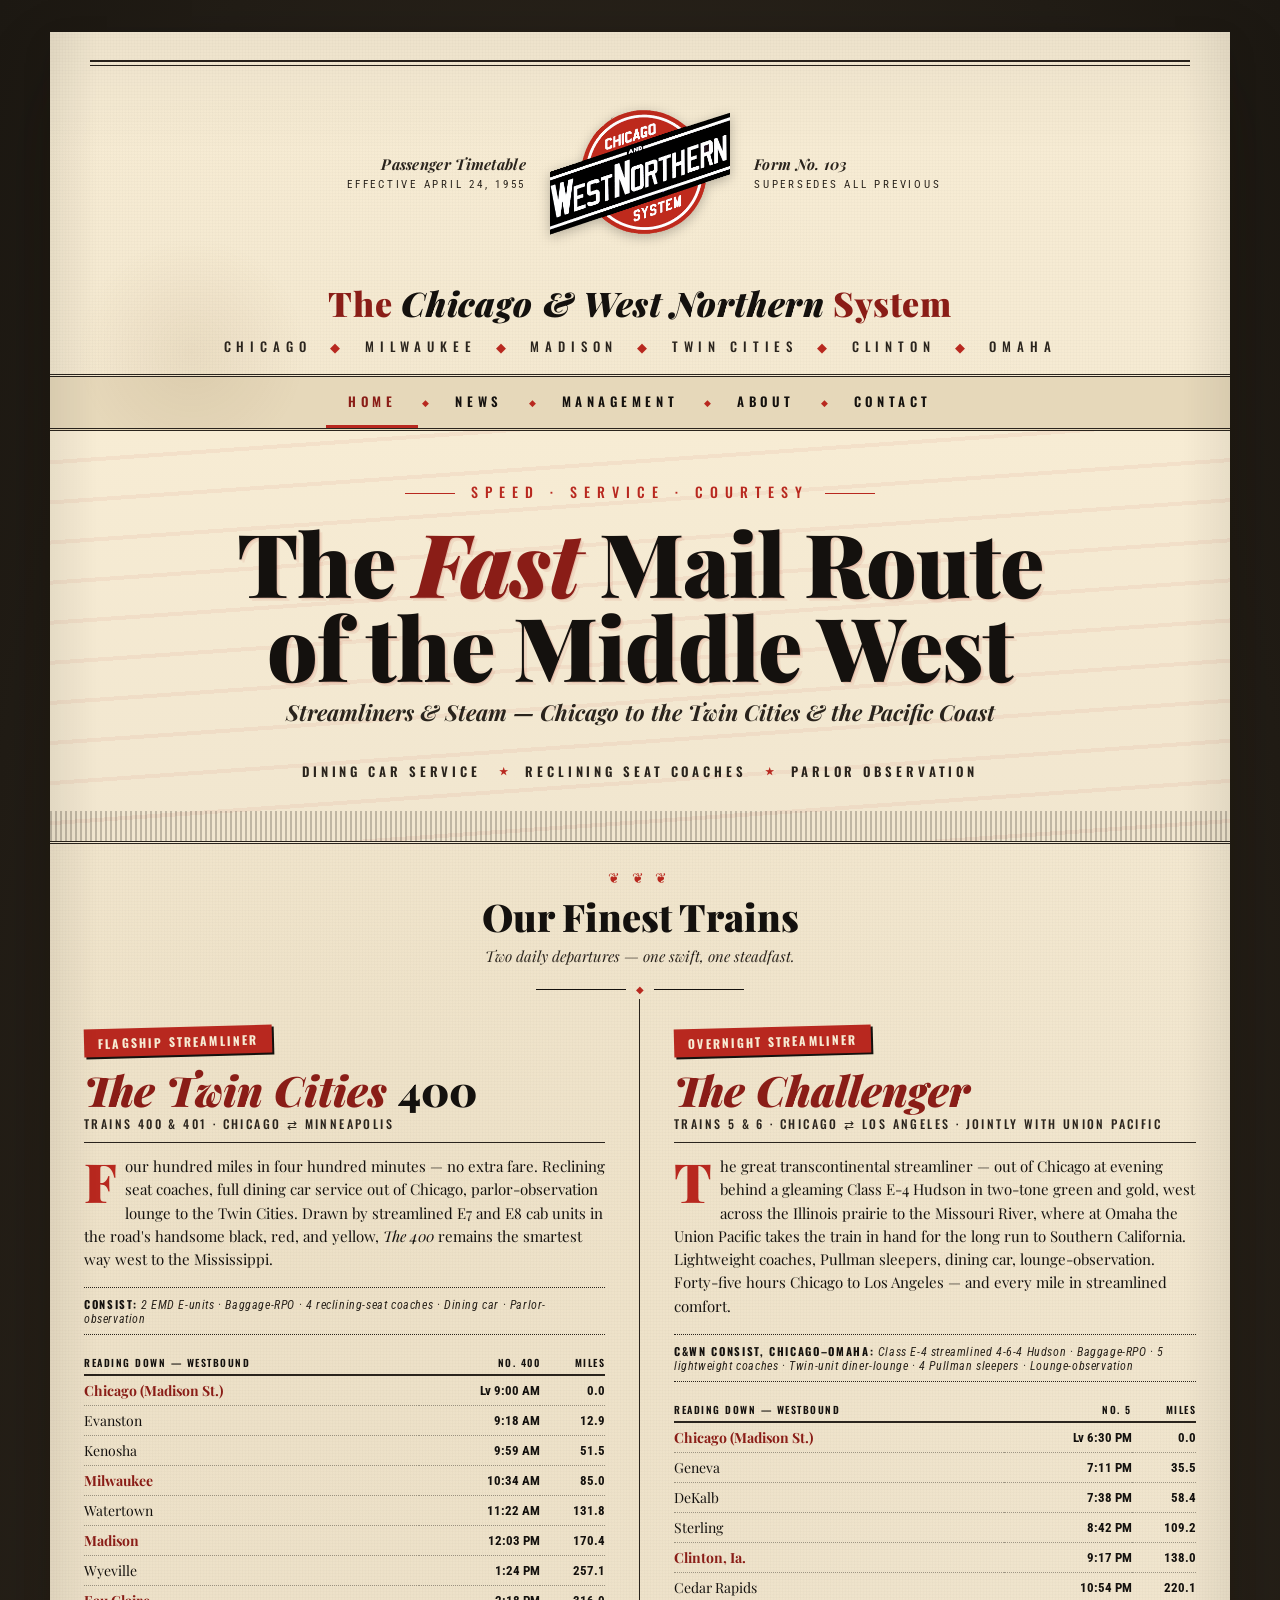
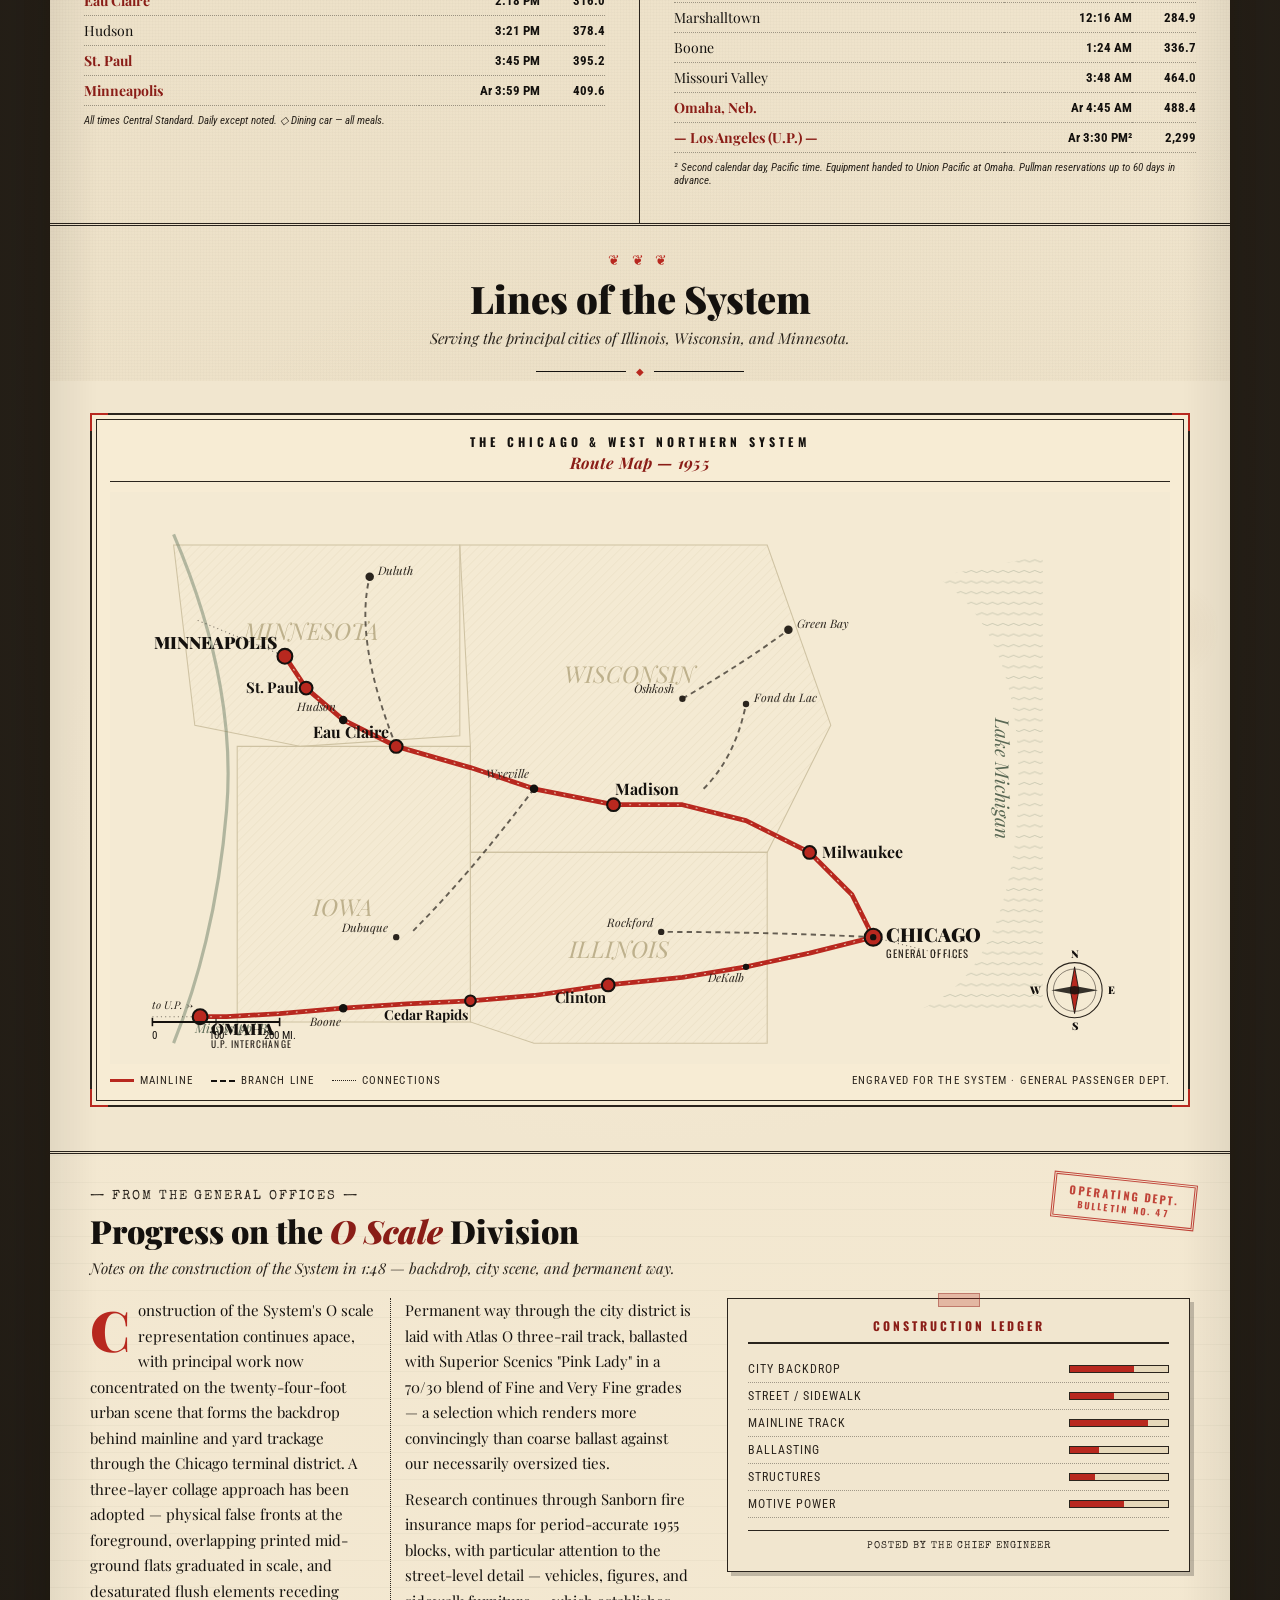
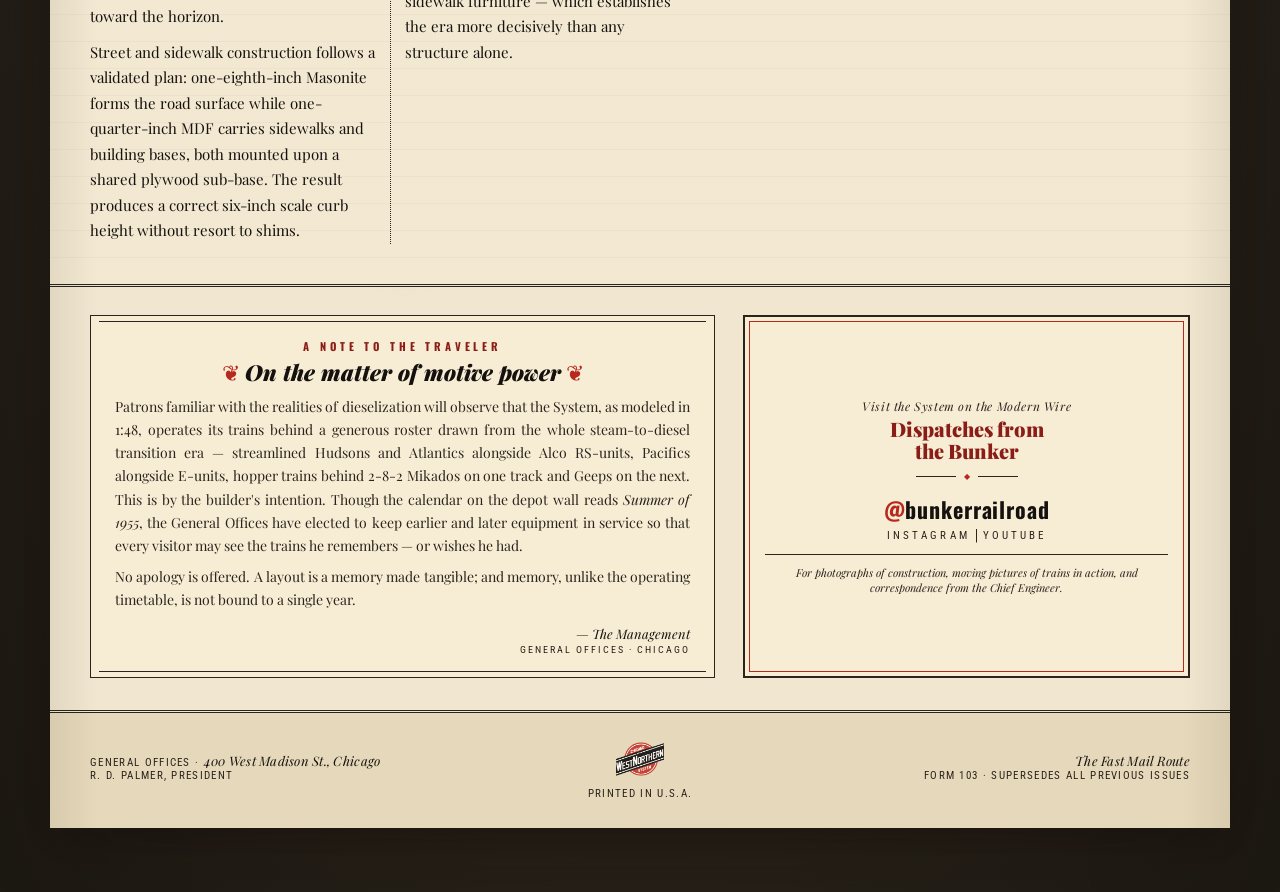
==== commit 3e3b6f3d: "Force CSS cache refresh with version query string" ====
--- a/index.html
+++ b/index.html
@@ -19,7 +19,7 @@
 <link rel="preconnect" href="https://fonts.googleapis.com">
 <link rel="preconnect" href="https://fonts.gstatic.com" crossorigin>
 <link href="https://fonts.googleapis.com/css2?family=Oswald:wght@500;600;700&family=Playfair+Display:ital,wght@0,700;0,900;1,700&family=Roboto+Condensed:wght@400;700&family=Special+Elite&family=UnifrakturMaguntia&display=swap" rel="stylesheet">
-<link rel="stylesheet" href="/style.css">
+<link rel="stylesheet" href="/style.css?v=2">
 </head>
 <body>
 <main class="brochure" role="main">
@@ -33,7 +33,7 @@
         <small>Effective April 24, 1955</small>
       </div>
       <div class="herald" aria-label="Chicago & West Northern System herald">
-        <img src="/cwn_logo.png" alt="Chicago & West Northern System herald">
+        <img src="/cwn_logo.png?v=2" alt="Chicago & West Northern System herald">
       </div>
       <div class="right">
         Form No. 103
@@ -412,7 +412,7 @@
       R. D. Palmer, President
     </div>
     <div class="c">
-      <div class="mini"><img src="/cwn_logo.png" alt=""></div>
+      <div class="mini"><img src="/cwn_logo.png?v=2" alt=""></div>
       Printed in U.S.A.
     </div>
     <div class="r">
--- a/style.css
+++ b/style.css
@@ -1,7 +1,3 @@
-/* ========================================================
-   CHICAGO & WEST NORTHERN SYSTEM - Shared Stylesheet
-   ======================================================== */
-
 :root{
   --ink:#14110e;
   --ink-soft:#2a241d;
@@ -14,16 +10,16 @@
   --aged-gold:#8a6a2a;
   --shadow:rgba(20,14,8,0.35);
 }
-
 *{box-sizing:border-box;margin:0;padding:0}
 html,body{background:#2a241d;color:var(--ink);font-family:'Roboto Condensed',sans-serif;-webkit-font-smoothing:antialiased}
 
+/* ---------- paper / brochure frame ---------- */
 body{
   padding:32px 16px 64px;
-  background:radial-gradient(ellipse at center,#3a3024 0%,#1c1812 100%);
+  background:
+    radial-gradient(ellipse at center,#3a3024 0%,#1c1812 100%);
   min-height:100vh;
 }
-
 .brochure{
   max-width:1180px;
   margin:0 auto;
@@ -34,6 +30,7 @@
     0 2px 0 rgba(255,255,255,0.05) inset,
     0 30px 80px -20px var(--shadow),
     0 10px 30px -10px var(--shadow);
+  /* paper grain */
   background-image:
     radial-gradient(circle at 20% 30%, rgba(138,106,42,0.06) 0%, transparent 40%),
     radial-gradient(circle at 80% 70%, rgba(138,106,42,0.05) 0%, transparent 40%),
@@ -41,7 +38,7 @@
     repeating-linear-gradient(0deg, rgba(42,36,29,0.015) 0 1px, transparent 1px 3px),
     linear-gradient(180deg,var(--paper-bright) 0%,var(--paper) 40%,var(--paper-deep) 100%);
 }
-
+/* foxing / age spots */
 .brochure::before{
   content:"";position:absolute;inset:0;pointer-events:none;
   background:
@@ -52,7 +49,7 @@
     radial-gradient(circle at 95% 55%, rgba(120,80,30,0.05) 0, transparent 2%);
   mix-blend-mode:multiply;
 }
-
+/* subtle corner shadow as if folded */
 .brochure::after{
   content:"";position:absolute;inset:0;pointer-events:none;
   background:
@@ -106,6 +103,7 @@
   filter:drop-shadow(0 3px 6px rgba(0,0,0,0.25));
 }
 .herald img{width:100%;height:100%;object-fit:contain}
+
 .masthead h1{
   font-family:'Playfair Display',serif;
   font-weight:900;
@@ -125,6 +123,583 @@
   color:var(--ink-soft);
 }
 .masthead .subtitle .dot{color:var(--cwn-red);margin:0 10px}
+
+/* ---------- hero speed panel ---------- */
+.hero{
+  position:relative;
+  padding:50px 40px 60px;
+  background:
+    linear-gradient(180deg, var(--paper-bright) 0%, var(--paper) 100%);
+  border-bottom:3px double var(--rule);
+  overflow:hidden;
+}
+.hero::before{
+  /* speed lines */
+  content:"";position:absolute;inset:0;
+  background-image:repeating-linear-gradient(
+    -4deg,
+    transparent 0 18px,
+    rgba(184,40,31,0.06) 18px 22px,
+    transparent 22px 40px
+  );
+  pointer-events:none;
+}
+.hero::after{
+  /* engraved horizon */
+  content:"";position:absolute;left:0;right:0;bottom:0;height:30px;
+  background:repeating-linear-gradient(90deg,var(--rule) 0 2px,transparent 2px 5px);
+  opacity:0.25;
+}
+.hero-inner{position:relative;z-index:2;text-align:center}
+.hero .kicker{
+  font-family:'Oswald',sans-serif;
+  font-weight:500;
+  font-size:14px;
+  letter-spacing:0.5em;
+  text-transform:uppercase;
+  color:var(--cwn-red);
+}
+.hero .kicker::before,.hero .kicker::after{
+  content:"";display:inline-block;width:50px;height:1px;background:var(--cwn-red);vertical-align:middle;margin:0 16px;
+}
+.hero h2{
+  font-family:'Playfair Display',serif;
+  font-weight:900;
+  font-size:clamp(42px,8vw,88px);
+  line-height:0.95;
+  letter-spacing:-0.01em;
+  margin:18px 0 10px;
+  color:var(--ink);
+  text-shadow:
+    1px 1px 0 rgba(184,40,31,0.15),
+    3px 3px 0 rgba(184,40,31,0.08);
+}
+.hero h2 .accent{color:var(--cwn-red-deep);font-style:italic}
+.hero .tagline{
+  font-family:'Playfair Display',serif;
+  font-style:italic;
+  font-size:clamp(16px,2vw,22px);
+  font-weight:700;
+  margin-top:8px;
+  color:var(--ink-soft);
+}
+.hero .lockup{
+  display:flex;justify-content:center;gap:36px;
+  margin-top:34px;
+  font-family:'Oswald',sans-serif;
+  font-weight:600;
+  font-size:13px;
+  letter-spacing:0.3em;
+  text-transform:uppercase;
+  color:var(--ink-soft);
+}
+.hero .lockup span{position:relative;padding:0 4px}
+.hero .lockup span+span::before{
+  content:"★";color:var(--cwn-red);position:absolute;left:-22px;top:2px;font-size:10px;
+}
+
+/* ---------- section headings ---------- */
+.section-head{
+  text-align:center;
+  padding:24px 40px 0;
+}
+.section-head .ornament{
+  font-family:'Playfair Display',serif;
+  color:var(--cwn-red);
+  font-size:14px;
+  letter-spacing:0.3em;
+}
+.section-head h3{
+  font-family:'Playfair Display',serif;
+  font-weight:900;
+  font-size:clamp(26px,3.4vw,38px);
+  margin:4px 0 4px;
+  color:var(--ink);
+}
+.section-head .dek{
+  font-family:'Playfair Display',serif;
+  font-style:italic;
+  font-size:15px;
+  color:var(--ink-soft);
+  margin-bottom:18px;
+}
+.section-head .rule{
+  display:flex;align-items:center;justify-content:center;gap:10px;
+  margin-bottom:4px;
+}
+.section-head .rule .line{height:1px;background:var(--ink);width:90px}
+.section-head .rule .diamond{color:var(--cwn-red);font-size:10px}
+
+/* ---------- named trains grid ---------- */
+.trains{
+  display:grid;grid-template-columns:1fr 1fr;gap:0;
+  border-bottom:3px double var(--rule);
+}
+.train{
+  padding:28px 34px 36px;
+  position:relative;
+}
+.train.left{border-right:1px solid var(--rule)}
+.train .plate{
+  display:inline-block;
+  background:var(--cwn-red);
+  color:var(--paper-bright);
+  font-family:'Oswald',sans-serif;
+  font-weight:700;
+  padding:6px 14px 5px;
+  letter-spacing:0.18em;
+  text-transform:uppercase;
+  font-size:12px;
+  transform:rotate(-1.5deg);
+  box-shadow:2px 2px 0 var(--ink);
+  margin-bottom:14px;
+}
+.train h4{
+  font-family:'Playfair Display',serif;
+  font-weight:900;
+  font-style:italic;
+  font-size:42px;
+  line-height:1;
+  color:var(--cwn-red-deep);
+  margin-bottom:4px;
+}
+.train h4 .num{font-style:normal;color:var(--ink)}
+.train .route{
+  font-family:'Oswald',sans-serif;
+  font-weight:500;
+  letter-spacing:0.2em;
+  text-transform:uppercase;
+  font-size:12px;
+  color:var(--ink-soft);
+  margin-bottom:12px;
+  padding-bottom:10px;
+  border-bottom:1px solid var(--rule);
+}
+.train .pitch{
+  font-family:'Playfair Display',serif;
+  font-size:15px;
+  line-height:1.55;
+  margin-bottom:16px;
+}
+.train .pitch .drop{
+  float:left;
+  font-family:'Playfair Display',serif;
+  font-weight:900;
+  font-size:54px;
+  line-height:0.85;
+  padding:4px 8px 0 0;
+  color:var(--cwn-red);
+}
+.train .consist{
+  font-family:'Roboto Condensed',sans-serif;
+  font-size:12px;
+  letter-spacing:0.05em;
+  color:var(--ink-soft);
+  font-style:italic;
+  border-top:1px dotted var(--rule);
+  border-bottom:1px dotted var(--rule);
+  padding:8px 0;
+  margin-bottom:16px;
+}
+.train .consist b{font-family:'Oswald',sans-serif;font-style:normal;letter-spacing:0.15em;text-transform:uppercase;font-size:11px;color:var(--ink)}
+
+/* mini timetable */
+.tt{
+  width:100%;
+  border-collapse:collapse;
+  font-family:'Roboto Condensed',sans-serif;
+  font-size:13px;
+}
+.tt thead th{
+  font-family:'Oswald',sans-serif;
+  font-weight:600;
+  letter-spacing:0.15em;
+  text-transform:uppercase;
+  font-size:10px;
+  padding:4px 0;
+  border-bottom:2px solid var(--rule);
+  text-align:left;
+  color:var(--ink);
+}
+.tt thead th.num{text-align:right}
+.tt tbody td{
+  padding:5px 0;
+  border-bottom:1px dotted rgba(42,36,29,0.4);
+  font-variant-numeric:tabular-nums;
+}
+.tt tbody td.num{text-align:right;font-weight:700}
+.tt tbody td.city{font-family:'Playfair Display',serif;font-size:14px}
+.tt tbody tr.major td{font-weight:700}
+.tt tbody tr.major td.city{color:var(--cwn-red-deep)}
+.tt tfoot td{
+  padding-top:8px;
+  font-size:11px;
+  font-style:italic;
+  color:var(--ink-soft);
+}
+
+/* ---------- map panel ---------- */
+.map-section{
+  padding:32px 40px 44px;
+  border-bottom:3px double var(--rule);
+  background:
+    radial-gradient(ellipse at center, var(--paper-bright) 0%, var(--paper) 70%);
+}
+.map-frame{
+  border:2px solid var(--rule);
+  padding:18px;
+  position:relative;
+  background:var(--paper-bright);
+  box-shadow:inset 0 0 0 4px var(--paper-bright),inset 0 0 0 5px var(--rule);
+}
+.map-frame .corner{
+  position:absolute;width:18px;height:18px;border:2px solid var(--cwn-red);
+}
+.map-frame .corner.tl{top:-2px;left:-2px;border-right:none;border-bottom:none}
+.map-frame .corner.tr{top:-2px;right:-2px;border-left:none;border-bottom:none}
+.map-frame .corner.bl{bottom:-2px;left:-2px;border-right:none;border-top:none}
+.map-frame .corner.br{bottom:-2px;right:-2px;border-left:none;border-top:none}
+.map-cap{
+  font-family:'Oswald',sans-serif;
+  font-weight:700;
+  letter-spacing:0.35em;
+  text-transform:uppercase;
+  text-align:center;
+  font-size:12px;
+  color:var(--ink);
+  margin-bottom:10px;
+  padding-bottom:8px;
+  border-bottom:1px solid var(--rule);
+}
+.map-cap em{font-family:'Playfair Display',serif;font-weight:700;font-style:italic;letter-spacing:0.02em;text-transform:none;color:var(--cwn-red-deep);font-size:16px;display:block;margin-top:2px}
+svg.sysmap{display:block;width:100%;height:auto;background:#f4ead3}
+.legend{
+  display:flex;justify-content:space-between;align-items:center;
+  margin-top:10px;
+  font-family:'Roboto Condensed',sans-serif;
+  font-size:11px;
+  letter-spacing:0.1em;
+  text-transform:uppercase;
+  color:var(--ink-soft);
+}
+.legend .swatches{display:flex;gap:18px}
+.legend .sw{display:flex;align-items:center;gap:6px}
+.legend .sw i{display:inline-block;width:24px;height:0}
+.legend .sw i.mainline{border-top:3px solid var(--cwn-red)}
+.legend .sw i.branch{border-top:2px dashed var(--ink)}
+.legend .sw i.connect{border-top:1px dotted var(--ink-soft)}
+
+/* ---------- from the general offices (modeling) ---------- */
+.bulletin{
+  padding:36px 40px 40px;
+  background:
+    repeating-linear-gradient(0deg, rgba(42,36,29,0.02) 0 26px, rgba(42,36,29,0.05) 26px 27px),
+    var(--paper-bright);
+  border-bottom:3px double var(--rule);
+  position:relative;
+}
+.bulletin .stamp{
+  position:absolute;top:24px;right:34px;
+  border:3px double var(--cwn-red);
+  color:var(--cwn-red);
+  padding:8px 14px 6px;
+  font-family:'Oswald',sans-serif;
+  font-weight:700;
+  letter-spacing:0.2em;
+  text-transform:uppercase;
+  font-size:11px;
+  transform:rotate(6deg);
+  opacity:0.85;
+  text-align:center;
+  line-height:1.2;
+}
+.bulletin .stamp small{display:block;font-size:9px;letter-spacing:0.25em;margin-top:2px}
+.bulletin-head{
+  font-family:'Special Elite',monospace;
+  letter-spacing:0.15em;
+  text-transform:uppercase;
+  font-size:13px;
+  color:var(--ink-soft);
+  margin-bottom:6px;
+}
+.bulletin h3{
+  font-family:'Playfair Display',serif;
+  font-weight:900;
+  font-size:32px;
+  color:var(--ink);
+  margin-bottom:6px;
+  max-width:760px;
+}
+.bulletin h3 em{color:var(--cwn-red-deep)}
+.bulletin .bulletin-dek{
+  font-family:'Playfair Display',serif;
+  font-style:italic;
+  font-size:15px;
+  color:var(--ink-soft);
+  margin-bottom:20px;
+  max-width:760px;
+}
+.bulletin-grid{
+  display:grid;grid-template-columns:1.3fr 1fr;gap:36px;
+  align-items:start;
+}
+.bulletin-body{
+  font-family:'Playfair Display',serif;
+  font-size:15px;
+  line-height:1.7;
+  columns:2;
+  column-gap:28px;
+  column-rule:1px dotted var(--rule);
+}
+.bulletin-body p{margin-bottom:10px;break-inside:avoid}
+.bulletin-body p:first-child::first-letter{
+  font-family:'Playfair Display',serif;
+  font-weight:900;
+  font-size:56px;
+  line-height:0.9;
+  float:left;
+  padding:6px 8px 0 0;
+  color:var(--cwn-red);
+}
+.progress-card{
+  border:1px solid var(--rule);
+  background:var(--paper);
+  padding:18px 20px 20px;
+  font-family:'Roboto Condensed',sans-serif;
+  position:relative;
+  box-shadow:4px 4px 0 rgba(42,36,29,0.25);
+}
+.progress-card::before{
+  content:"";position:absolute;top:-6px;left:50%;transform:translateX(-50%);
+  width:40px;height:12px;
+  background:rgba(184,40,31,0.25);
+  border:1px solid rgba(138,29,23,0.4);
+  /* tape */
+}
+.progress-card h5{
+  font-family:'Oswald',sans-serif;
+  font-weight:700;
+  letter-spacing:0.25em;
+  text-transform:uppercase;
+  font-size:12px;
+  text-align:center;
+  padding-bottom:8px;
+  margin-bottom:12px;
+  border-bottom:2px solid var(--rule);
+  color:var(--cwn-red-deep);
+}
+.progress-card .row{
+  display:grid;grid-template-columns:1fr auto;gap:10px;
+  font-size:12px;
+  padding:6px 0;
+  border-bottom:1px dotted rgba(42,36,29,0.4);
+  align-items:center;
+}
+.progress-card .row:last-child{border-bottom:none}
+.progress-card .row .label{text-transform:uppercase;letter-spacing:0.08em;color:var(--ink-soft)}
+.progress-card .row .bar{
+  width:100px;height:8px;background:var(--paper-deep);border:1px solid var(--rule);position:relative;
+}
+.progress-card .row .bar span{
+  position:absolute;top:0;left:0;bottom:0;background:var(--cwn-red);
+}
+.progress-card .row .pct{font-weight:700;font-family:'Oswald',sans-serif}
+.progress-card .footer-note{
+  margin-top:12px;padding-top:10px;border-top:1px solid var(--rule);
+  font-family:'Special Elite',monospace;
+  font-size:10px;letter-spacing:0.1em;text-transform:uppercase;
+  color:var(--ink-soft);text-align:center;
+}
+
+/* ---------- colophon ---------- */
+
+/* ---------- notice panel (era-blending disclosure + social) ---------- */
+.notice{
+  padding:28px 40px 32px;
+  background:var(--paper);
+  border-bottom:3px double var(--rule);
+  display:grid;
+  grid-template-columns:1.4fr 1fr;
+  gap:28px;
+  align-items:stretch;
+}
+.notice-body{
+  border:1px solid var(--rule);
+  padding:22px 24px;
+  background:var(--paper-bright);
+  position:relative;
+}
+.notice-body::before,.notice-body::after{
+  content:"";position:absolute;left:8px;right:8px;height:1px;background:var(--rule);
+}
+.notice-body::before{top:5px}
+.notice-body::after{bottom:5px}
+.notice-kicker{
+  font-family:'Oswald',sans-serif;
+  font-weight:700;
+  letter-spacing:0.35em;
+  text-transform:uppercase;
+  font-size:11px;
+  color:var(--cwn-red-deep);
+  text-align:center;
+  margin-bottom:6px;
+}
+.notice-head{
+  font-family:'Playfair Display',serif;
+  font-weight:900;
+  font-style:italic;
+  font-size:22px;
+  text-align:center;
+  color:var(--ink);
+  margin-bottom:10px;
+  line-height:1.15;
+}
+.notice-head::before,.notice-head::after{content:" ❦ ";color:var(--cwn-red);font-style:normal;font-weight:400}
+.notice-text{
+  font-family:'Playfair Display',serif;
+  font-size:14px;
+  line-height:1.65;
+  text-align:justify;
+  color:var(--ink-soft);
+}
+.notice-text p+p{margin-top:8px}
+.notice-sign{
+  margin-top:14px;
+  text-align:right;
+  font-family:'Playfair Display',serif;
+  font-style:italic;
+  font-size:13px;
+  color:var(--ink);
+}
+.notice-sign small{
+  display:block;
+  font-family:'Roboto Condensed',sans-serif;
+  font-style:normal;
+  font-size:10px;
+  letter-spacing:0.2em;
+  text-transform:uppercase;
+  color:var(--ink-soft);
+  margin-top:2px;
+}
+
+/* Social imprint styled like a publisher's card */
+.imprint{
+  border:2px solid var(--rule);
+  background:var(--paper-bright);
+  padding:22px 20px;
+  text-align:center;
+  position:relative;
+  display:flex;
+  flex-direction:column;
+  justify-content:center;
+  box-shadow:inset 0 0 0 4px var(--paper-bright),inset 0 0 0 5px var(--cwn-red);
+}
+.imprint .imprint-top{
+  font-family:'Playfair Display',serif;
+  font-style:italic;
+  font-size:12px;
+  color:var(--ink-soft);
+  letter-spacing:0.05em;
+  margin-bottom:4px;
+}
+.imprint .imprint-title{
+  font-family:'Playfair Display',serif;
+  font-weight:900;
+  font-size:20px;
+  color:var(--cwn-red-deep);
+  line-height:1.1;
+  margin-bottom:10px;
+}
+.imprint .imprint-rule{
+  display:flex;align-items:center;justify-content:center;gap:8px;margin-bottom:12px;
+}
+.imprint .imprint-rule .l{height:1px;background:var(--rule);width:40px}
+.imprint .imprint-rule .d{color:var(--cwn-red);font-size:8px}
+.imprint .handle{
+  font-family:'Oswald',sans-serif;
+  font-weight:700;
+  font-size:22px;
+  letter-spacing:0.04em;
+  color:var(--ink);
+  margin-bottom:4px;
+}
+.imprint .handle .at{color:var(--cwn-red)}
+.imprint .channels{
+  font-family:'Roboto Condensed',sans-serif;
+  font-size:11px;
+  letter-spacing:0.28em;
+  text-transform:uppercase;
+  color:var(--ink-soft);
+}
+.imprint .channels a{
+  padding:0 6px;
+  color:var(--ink-soft);
+  text-decoration:none;
+  border-bottom:1px solid transparent;
+  transition:color 180ms ease, border-color 180ms ease;
+}
+.imprint .channels a:hover,
+.imprint .channels a:focus{
+  color:var(--cwn-red-deep);
+  border-bottom:2px solid var(--cwn-red);
+  outline:none;
+}
+.imprint .channels a+a{border-left:1px solid var(--rule)}
+.imprint .imprint-foot{
+  margin-top:12px;
+  padding-top:10px;
+  border-top:1px solid var(--rule);
+  font-family:'Playfair Display',serif;
+  font-style:italic;
+  font-size:11px;
+  color:var(--ink-soft);
+  line-height:1.4;
+}
+
+/* ---------- colophon ---------- */
+.colophon{
+  padding:22px 40px 28px;
+  display:grid;grid-template-columns:1fr auto 1fr;gap:20px;
+  align-items:center;
+  font-family:'Roboto Condensed',sans-serif;
+  font-size:11px;
+  letter-spacing:0.12em;
+  text-transform:uppercase;
+  color:var(--ink-soft);
+  background:var(--paper-deep);
+}
+.colophon .l{text-align:left}
+.colophon .c{text-align:center}
+.colophon .r{text-align:right}
+.colophon .c .mini{
+  width:48px;height:48px;margin:0 auto 4px;
+}
+.colophon .c .mini img{width:100%;height:100%;object-fit:contain;opacity:0.85}
+.colophon em{font-family:'Playfair Display',serif;font-style:italic;text-transform:none;letter-spacing:0.02em;font-size:13px;color:var(--ink)}
+
+/* ---------- small ---------- */
+@media (max-width:820px){
+  .masthead-grid{grid-template-columns:1fr;gap:10px}
+  .masthead .left,.masthead .right{text-align:center}
+  .herald{margin:0 auto}
+  .trains{grid-template-columns:1fr}
+  .train.left{border-right:none;border-bottom:1px solid var(--rule)}
+  .bulletin-grid{grid-template-columns:1fr}
+  .bulletin-body{columns:1}
+  .colophon{grid-template-columns:1fr;text-align:center}
+  .colophon .l,.colophon .r{text-align:center}
+  .notice{grid-template-columns:1fr}
+}
+
+/* tiny entrance */
+.brochure{animation:rise 700ms ease-out}
+@keyframes rise{from{opacity:0;transform:translateY(14px)}to{opacity:1;transform:none}}
+
+
+/* ========================================================
+   NEW RULES ADDED FOR MULTI-PAGE SITE
+   (Navigation, News/Blog, Management, About, Contact)
+   ======================================================== */
 
 /* ---------- navigation ---------- */
 .mainnav{
@@ -146,7 +721,7 @@
   position:relative;
 }
 .mainnav li + li::before{
-  content:"◆";
+  content:"\25C6";
   color:var(--cwn-red);
   font-size:9px;
   display:inline-block;
@@ -177,39 +752,7 @@
   border-bottom-color:var(--cwn-red);
 }
 
-/* ---------- general section heads ---------- */
-.section-head{
-  text-align:center;
-  padding:32px 40px 0;
-}
-.section-head .ornament{
-  font-family:'Playfair Display',serif;
-  color:var(--cwn-red);
-  font-size:14px;
-  letter-spacing:0.3em;
-}
-.section-head h3{
-  font-family:'Playfair Display',serif;
-  font-weight:900;
-  font-size:clamp(26px,3.4vw,38px);
-  margin:4px 0 4px;
-  color:var(--ink);
-}
-.section-head .dek{
-  font-family:'Playfair Display',serif;
-  font-style:italic;
-  font-size:15px;
-  color:var(--ink-soft);
-  margin-bottom:18px;
-}
-.section-head .rule{
-  display:flex;align-items:center;justify-content:center;gap:10px;
-  margin-bottom:4px;
-}
-.section-head .rule .line{height:1px;background:var(--ink);width:90px}
-.section-head .rule .diamond{color:var(--cwn-red);font-size:10px}
-
-/* ---------- prose container ---------- */
+/* ---------- prose container (About, etc.) ---------- */
 .prose{
   padding:32px 60px 48px;
   max-width:900px;
@@ -261,27 +804,6 @@
   transition:border-color 180ms ease;
 }
 .prose a:hover{border-bottom-color:var(--cwn-red)}
-
-/* ---------- colophon ---------- */
-.colophon{
-  padding:22px 40px 28px;
-  display:grid;grid-template-columns:1fr auto 1fr;gap:20px;
-  align-items:center;
-  font-family:'Roboto Condensed',sans-serif;
-  font-size:11px;
-  letter-spacing:0.12em;
-  text-transform:uppercase;
-  color:var(--ink-soft);
-  background:var(--paper-deep);
-}
-.colophon .l{text-align:left}
-.colophon .c{text-align:center}
-.colophon .r{text-align:right}
-.colophon .c .mini{
-  width:48px;height:48px;margin:0 auto 4px;
-}
-.colophon .c .mini img{width:100%;height:100%;object-fit:contain;opacity:0.85}
-.colophon em{font-family:'Playfair Display',serif;font-style:italic;text-transform:none;letter-spacing:0.02em;font-size:13px;color:var(--ink)}
 
 /* ---------- officers (Management page) ---------- */
 .officers{
@@ -430,7 +952,7 @@
   padding:0 18px 16px;
 }
 
-/* Full post modal/overlay */
+/* full post modal */
 .post-overlay{
   position:fixed;
   inset:0;
@@ -596,7 +1118,7 @@
 .form-status.success{display:block;color:#2a6c3a}
 .form-status.error{display:block;color:var(--cwn-red-deep)}
 
-/* notice / general boxed message */
+/* boxed notice */
 .notice-box{
   border:1px solid var(--rule);
   background:var(--paper-bright);
@@ -628,19 +1150,11 @@
 }
 .notice-box-body a{color:var(--cwn-red-deep);text-decoration:underline}
 
-/* responsive */
+/* responsive overrides for new components */
 @media (max-width:820px){
-  .masthead-grid{grid-template-columns:1fr;gap:10px}
-  .masthead .left,.masthead .right{text-align:center}
-  .herald{margin:0 auto}
-  .colophon{grid-template-columns:1fr;text-align:center}
-  .colophon .l,.colophon .r{text-align:center}
   .officer{grid-template-columns:1fr;gap:8px}
   .prose,.officers,.contact-wrap{padding-left:30px;padding-right:30px}
   .news-grid{padding:20px;gap:18px}
   .post-modal .post-content{padding:24px 26px}
   .mainnav a{padding:11px 14px;font-size:11px;letter-spacing:0.25em}
 }
-
-.brochure{animation:rise 700ms ease-out}
-@keyframes rise{from{opacity:0;transform:translateY(14px)}to{opacity:1;transform:none}}
